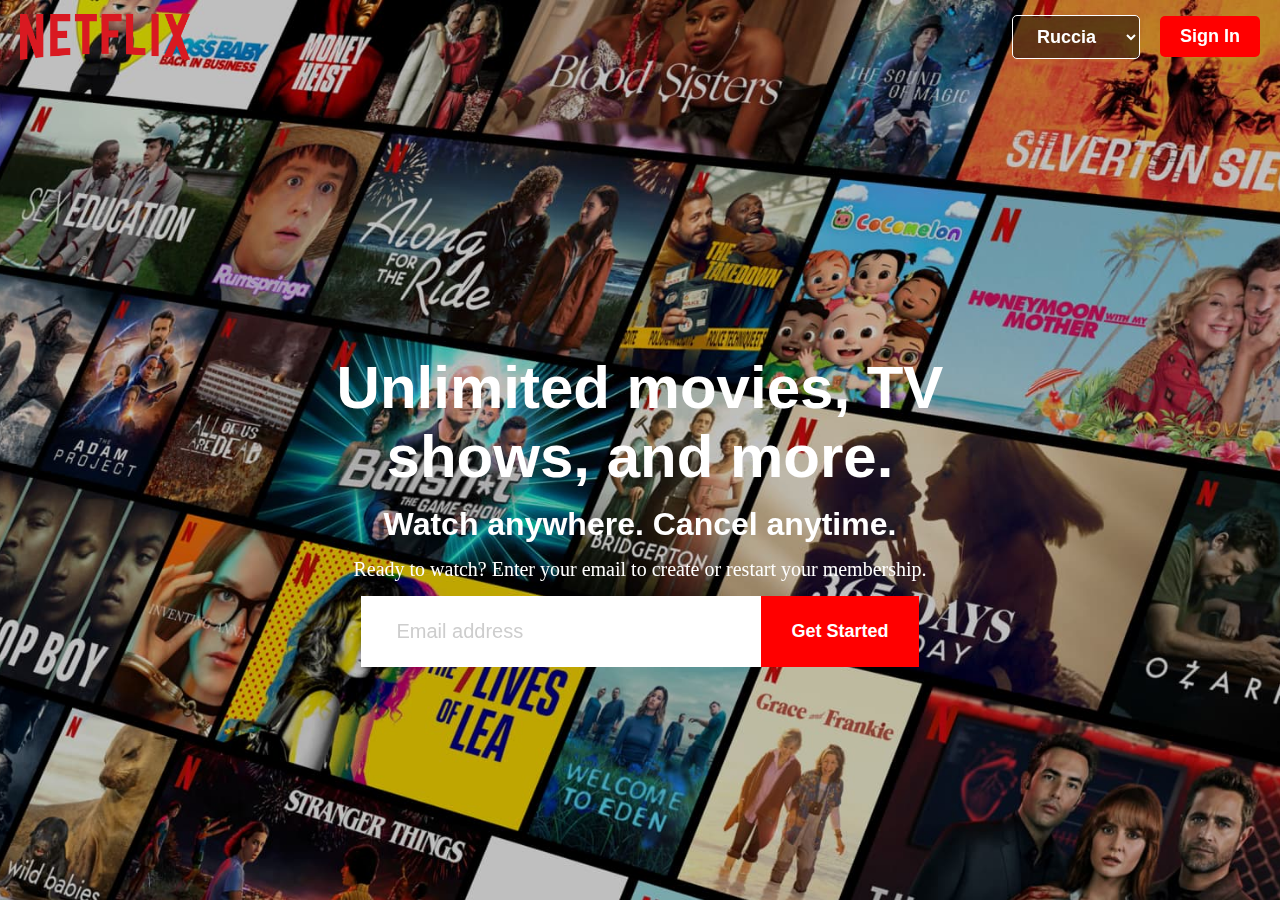
==== index.html @ cd54ad07 "netflix clone header section finished responsive" ====
<!DOCTYPE html>
<html lang="en">
  <head>
    <meta charset="UTF-8" />
    <meta http-equiv="X-UA-Compatible" content="IE=edge" />
    <meta name="viewport" content="width=device-width, initial-scale=1.0" />
    <link rel="stylesheet" href="./css/main.css" />
    <title>Netflix</title>
  </head>
  <body>
    <header class="header">
      <div class="container">
        <nav class="navbar">
          <a href="/#" class="navbar_link">
            <img src="./images/logo.png" alt="netflix icons mages" />
          </a>
          <ul class="navbar_list">
            <li class="navbar_item">
              <select id="select" class="navbar_select">
                <option value="ru" class="navbar_option">ruccia</option>
                <option value="eng" class="navbar_option">english</option>
                <option value="uz" class="navbar-option">uzbek</option>
              </select>
            </li>
            <li class="navbar_item">
              <button class="btn">Sign In</button>
            </li>
          </ul>
        </nav>
        <div class="header_elements">
            <h1 class="header__title">Unlimited movies, TV<br> shows, and more.</h1>
            <h4 class="header__titles">Watch anywhere. Cancel anytime.</h4>
            <p class="header__desc">Ready to watch? Enter your email to create or restart your membership.</p>
           <form class="form">
            <input class="input" type="text" placeholder="Email address" required>
            <button class="btn form-button">Get started </button>
           </form>
        </div>
      </div>
    </header>
    <!-- main -->
    <main class="main">

    </main>
  </body>
  <script src="./js/spp.js"></script>
</html>
---- css/main.css ----
* {
    margin: 0;
    padding: 0;
    box-sizing: border-box;
}

body {
    margin: 0;
    padding: 0;
    display: flex;
    flex-direction: column;
    min-height: 100vh;
    background-color: #000000;
    color: #fff;
}

img {
    display: block;
}

.container {
    max-width: 1400px;
    padding: 0 20px;
    margin: 0 auto;
}

.header {
    margin: 0;
    padding: 14px 0px;

    position: fixed;
    top: 0;
    left: 0;
    width: 100%;
    z-index: 9999;
    background-color: rgba(0, 0, 0, 0.30);
    background-image: url(../images/banner.jpg);
    background-position: center;
    background-repeat: no-repeat;
    background-size: cover;
    min-height: 100vh;
}

.navbar {
    display: flex;
    align-items: center;
    justify-content: space-between;
}

.navbar_link {
    text-decoration: none;
}

.navbar_link>img {
    width: 170px;
    height: 100%;
}

.navbar_list {
    display: flex;
    align-items: center;
    justify-content: space-between;
    list-style: none;
    margin: 0;
    padding: 0;
}

.navbar_item+.navbar_item {
    margin-left: 20px;
}

.navbar_select {
    background-color: rgba(0, 0, 0, 0.50);
    border: 1px solid #fdfdfd;
    padding: 10px 20px;
    margin: 0;
    border-radius: 5px;
    color: #fff;
    font-weight: bold;
    font-size: 18px;
    text-transform: capitalize;
}

.btn {
    margin: 0;
    padding: 10px 20px;
    border: none;
    outline: none;
    border-radius: 5px;
    background-color: red;
    color: #fff;
    font-weight: bold;
    font-size: 18px;
    cursor: pointer;
}

.header_elements {
    margin: 0;
    padding: 0;
    min-height: 100vh;
    display: flex;
    align-items: center;
    justify-content: center;
    flex-direction: column;
    text-align: center;
}

.header__title {
    margin: 0;
    padding: 0;
    font-size: 60px;
    font-family: sans-serif;
}

.header__titles {
    margin: 0;
    padding-top: 15px;
    font-family: sans-serif;
    font-size: 32px;
}

.header__desc {
    margin: 0;
    padding-top: 15px;
    font-size: 20px;
}

.form {
    margin: 0;
    padding-top: 15px;
    display: flex;
    align-items: center;
    justify-content: center;
    flex-wrap: wrap;
}

.input {
    margin: 0;
    padding: 24px 35px;
    width: 400px;
    font-size: 20px;
    color: #040404;
    border: none;
    outline: none;

}

.input::placeholder {
    color: #cdcdcd;
}

.form-button {
    padding: 25px 30px;
    border-radius: 0px 0px;
    text-transform: capitalize;
}

@media screen and (max-width:597px) {
    .navbar_link>img {
        width: 140px;
    }

    .navbar_select {
        padding: 10px 16px;
    }

    .header__title {
        font-size: 40px;
    }

    .header__titles {
        font-size: 28px;
    }

    .header__desc {
        font-size: 18px;
    }

    .input {
        width: 100%;
    }

    .form-button {
        margin-top: 15px;
        width: 50%;
    }

}

@media screen and (max-width:426px) {

    .navbar_link>img {
        width: 120px;
    }

    .navbar_select {
        padding: 5px;
    }

    .btn {
        padding: 8px;
        font-size: 15px;
        font-weight: normal;
    }


    .navbar_item+.navbar_item {
        margin-left: 8px;
    }

    .header__title {
        font-size: 30px;
    }

    .header__titles {
        font-size: 20px;
    }

    .header__desc {
        font-size: 18px;
    }

    .input {
        padding: 15px 35px;
        width: 100%;
    }

    .form-button {
        padding: 18px 25px;
    }

}
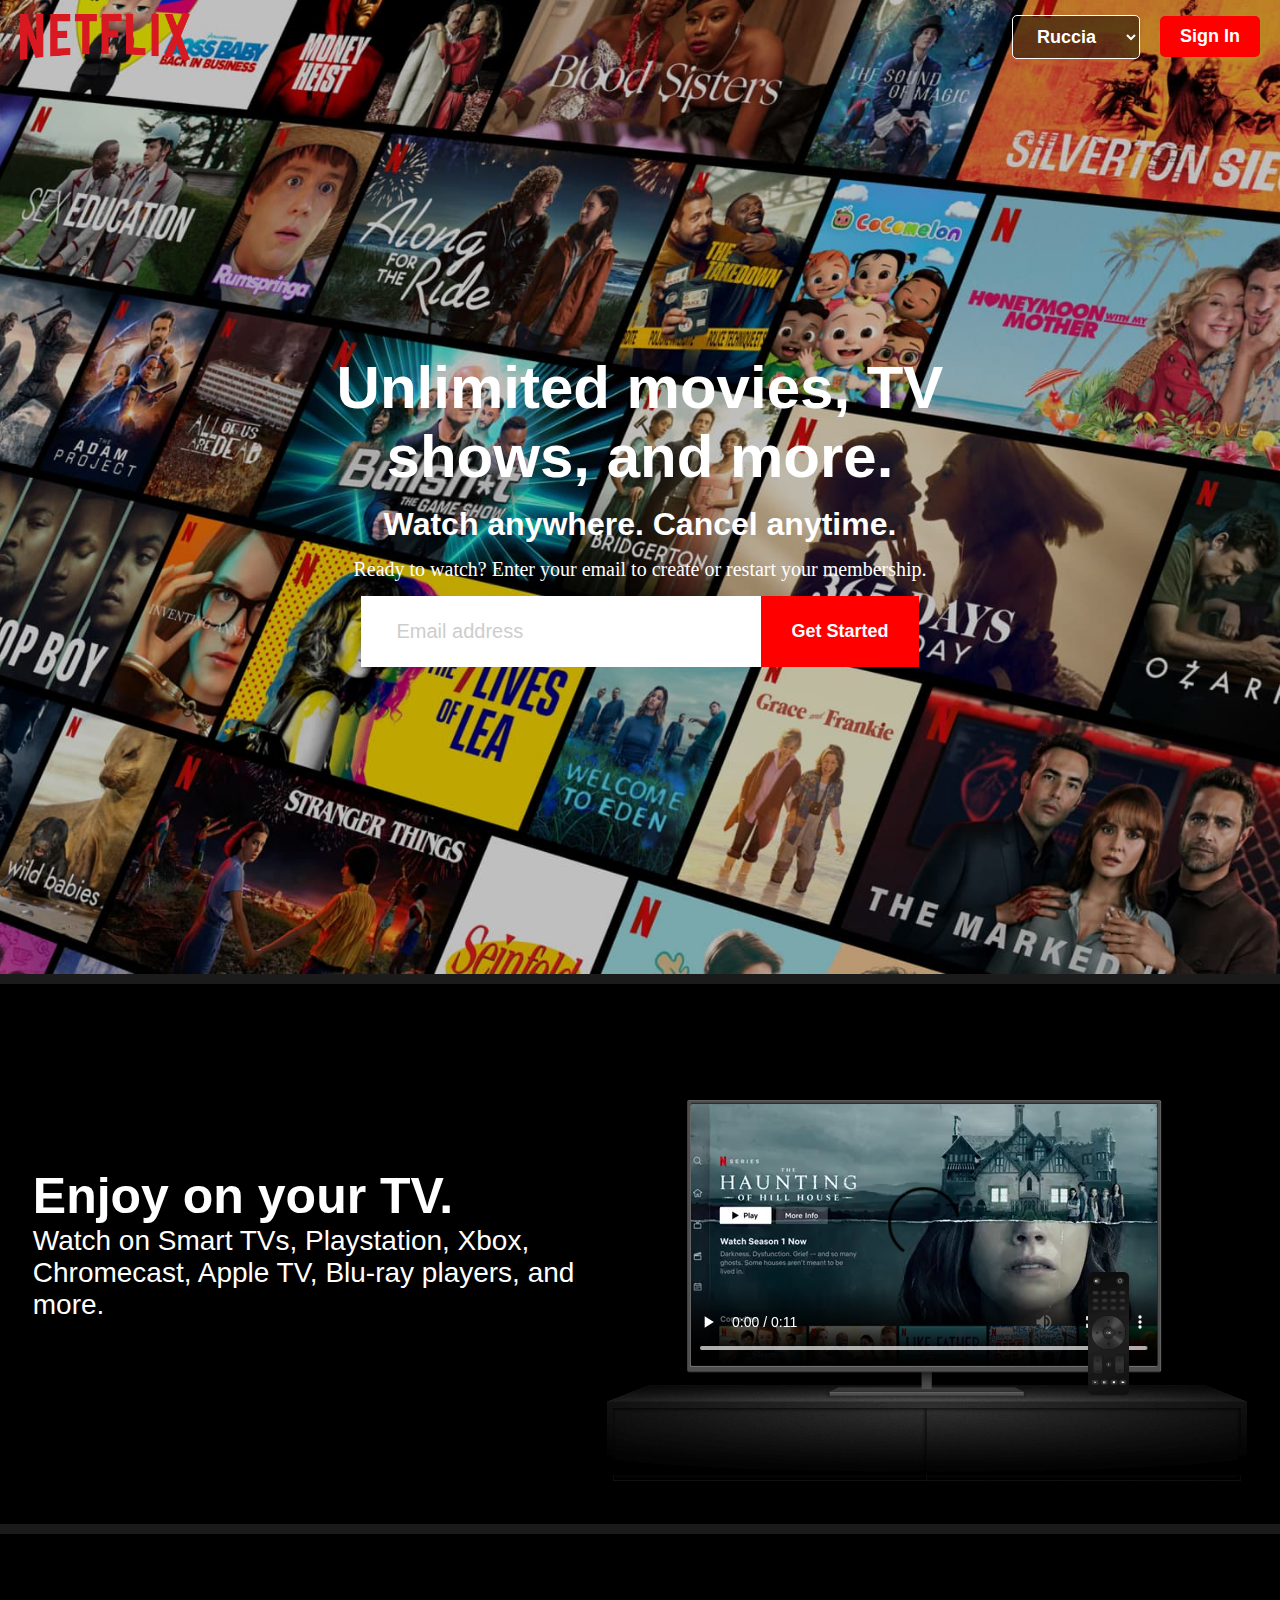
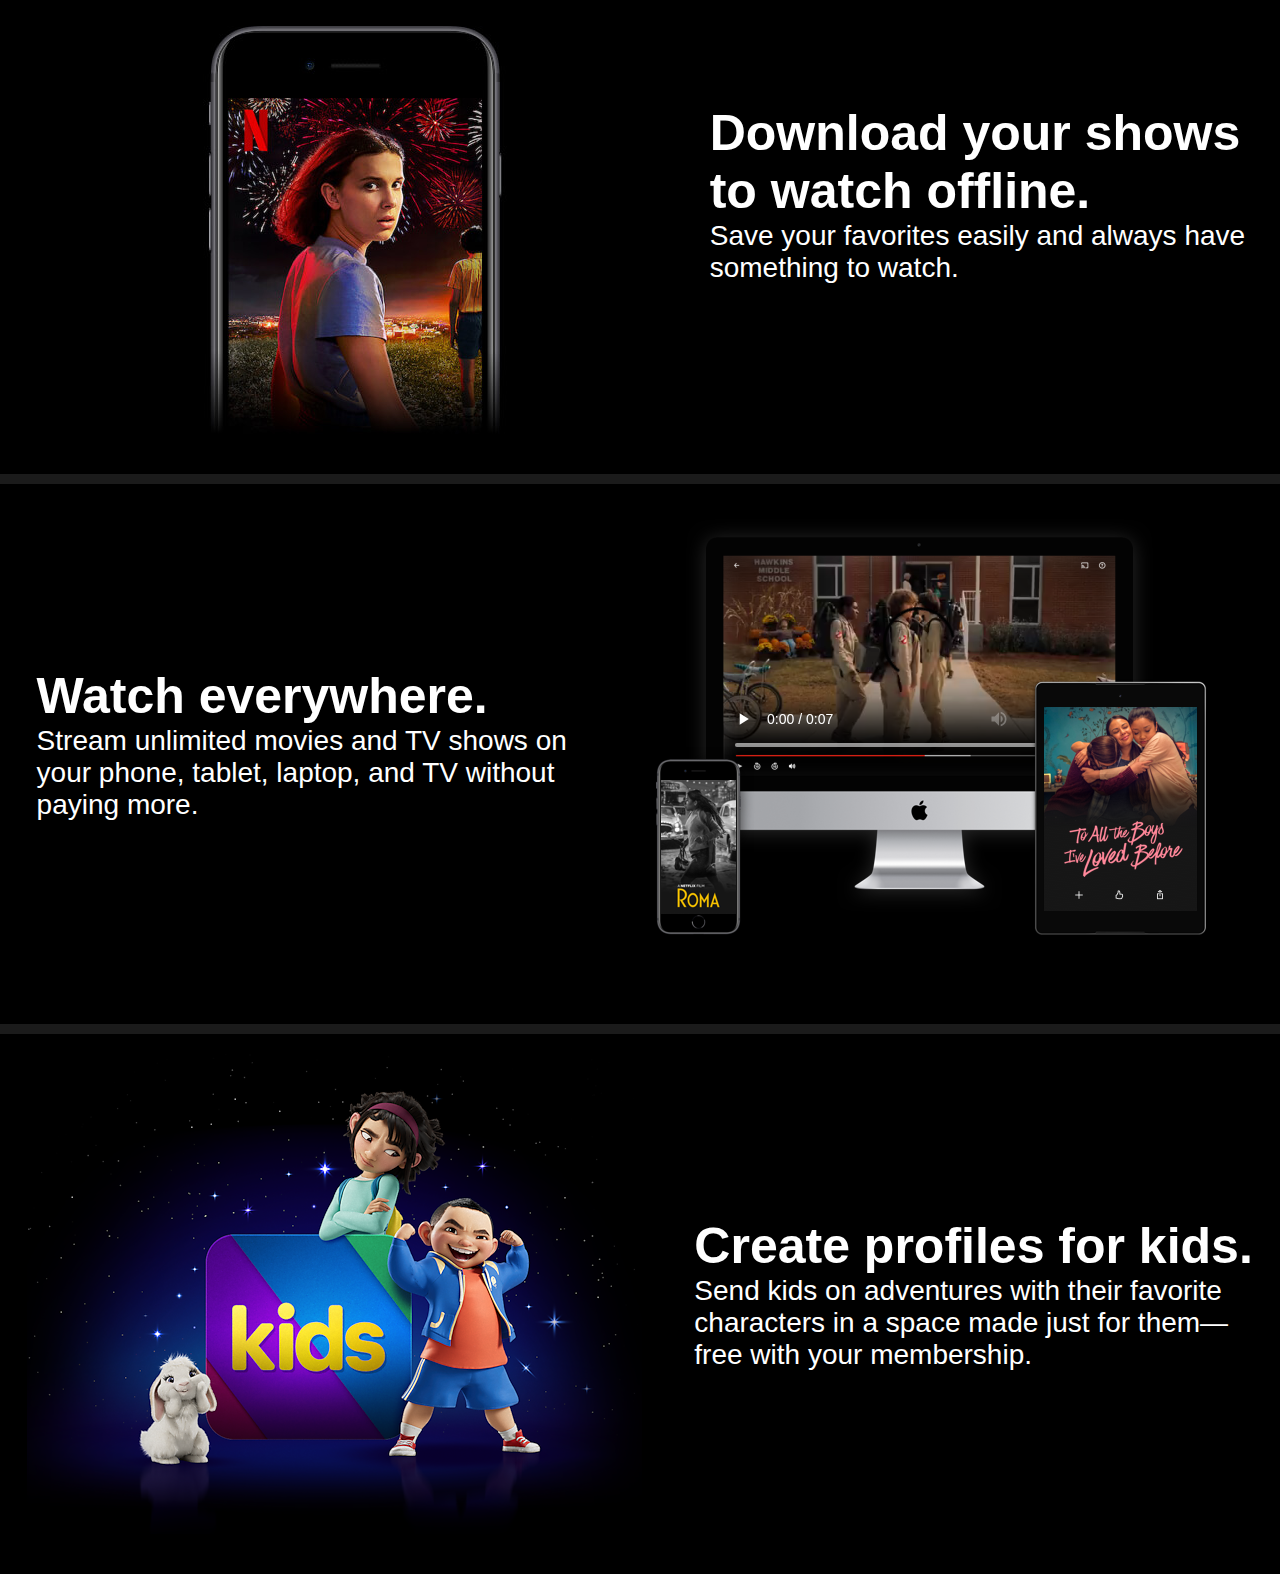
==== commit a556cc35: "netflixsection finished elements and responsive" ====
--- a/index.html
+++ b/index.html
@@ -28,19 +28,118 @@
           </ul>
         </nav>
         <div class="header_elements">
-            <h1 class="header__title">Unlimited movies, TV<br> shows, and more.</h1>
-            <h4 class="header__titles">Watch anywhere. Cancel anytime.</h4>
-            <p class="header__desc">Ready to watch? Enter your email to create or restart your membership.</p>
-           <form class="form">
-            <input class="input" type="text" placeholder="Email address" required>
-            <button class="btn form-button">Get started </button>
-           </form>
+          <h1 class="header__title">
+            Unlimited movies, TV<br />
+            shows, and more.
+          </h1>
+          <h4 class="header__titles">Watch anywhere. Cancel anytime.</h4>
+          <p class="header__desc">
+            Ready to watch? Enter your email to create or restart your
+            membership.
+          </p>
+          <form class="form">
+            <input
+              class="input"
+              type="text"
+              placeholder="Email address"
+              required
+            />
+            <button class="btn form-button">Get started</button>
+          </form>
         </div>
       </div>
     </header>
     <!-- main -->
     <main class="main">
-
+      <section class="netflix_section">
+        <div class="conainer">
+          <div class="netflix_top">
+            <ul class="netflix_list">
+              <li class="netflix_item">
+                <div class="neftlix_item-box">
+                  <h2 class="netflix_item-box_title">Enjoy on your TV.</h2>
+                  <p class="netflix_item-box_desc">
+                    Watch on Smart TVs, Playstation, Xbox,<br />
+                    Chromecast, Apple TV, Blu-ray players, and<br />
+                    more.
+                  </p>
+                </div>
+                <div class="netflix_imagesBox">
+                  <img
+                    src="./images/tv.png"
+                    class="netflix_item-images"
+                    alt="netflix element images"
+                  />
+                  <video
+                    src="./video/video.m4v"
+                    class="netflix_item-video"
+                    controls
+                  ></video>
+                </div>
+              </li>
+              <li class="netflix_item">
+                <div class="netflix_imagesBox">
+                  <img
+                    src="./images/mobile-0819.jpg"
+                    class="netflix_item-images"
+                    alt="netflix element images"
+                  />
+                </div>
+                <div class="neftlix_item-box">
+                  <h2 class="netflix_item-box_title">
+                    Download your shows <br />to watch offline.
+                  </h2>
+                  <p class="netflix_item-box_desc">
+                    Save your favorites easily and always have<br />
+                    something to watch.
+                  </p>
+                </div>
+              </li>
+              <li class="netflix_item">
+                <div class="neftlix_item-box">
+                  <h2 class="netflix_item-box_title">Watch everywhere.</h2>
+                  <p class="netflix_item-box_desc">
+                    Stream unlimited movies and TV shows on <br />your phone,
+                    tablet, laptop, and TV without<br />
+                    paying more.
+                  </p>
+                </div>
+                <div class="netflix_imagesBox">
+                  <img
+                    src="./images/device-pile.png"
+                    class="netflix_item-images netflix_item-imagess"
+                    alt="netflix element images"
+                  />
+                  <video
+                    src="./video/video1.m4v"
+                    class="netflix_item-videos"
+                    controls
+                  ></video>
+                </div>
+              </li>
+              <li class="netflix_item">
+                <div class="netflix_imagesBox">
+                  <img
+                    src="./images/kidsValueProp.png"
+                    class="netflix_item-images"
+                    alt="netflix element images"
+                  />
+                </div>
+                <div class="neftlix_item-box">
+                  <h2 class="netflix_item-box_title">
+                    Create profiles for kids.
+                  </h2>
+                  <p class="netflix_item-box_desc">
+                    Send kids on adventures with their favorite<br />
+                    characters in a space made just for them—<br />free with
+                    your membership.
+                  </p>
+                </div>
+              </li>
+            </ul>
+          </div>
+        </div>
+      </section>
     </main>
   </body>
   <script src="./js/spp.js"></script>
--- a/css/main.css
+++ b/css/main.css
@@ -27,13 +27,7 @@
 .header {
     margin: 0;
     padding: 14px 0px;
-
-    position: fixed;
-    top: 0;
-    left: 0;
-    width: 100%;
-    z-index: 9999;
-    background-color: rgba(0, 0, 0, 0.30);
+    background-color: rgba(0, 0, 0, 0.3);
     background-image: url(../images/banner.jpg);
     background-position: center;
     background-repeat: no-repeat;
@@ -70,7 +64,7 @@
 }
 
 .navbar_select {
-    background-color: rgba(0, 0, 0, 0.50);
+    background-color: rgba(0, 0, 0, 0.5);
     border: 1px solid #fdfdfd;
     padding: 10px 20px;
     margin: 0;
@@ -142,7 +136,6 @@
     color: #040404;
     border: none;
     outline: none;
-
 }
 
 .input::placeholder {
@@ -155,7 +148,7 @@
     text-transform: capitalize;
 }
 
-@media screen and (max-width:597px) {
+@media screen and (max-width: 597px) {
     .navbar_link>img {
         width: 140px;
     }
@@ -184,11 +177,9 @@
         margin-top: 15px;
         width: 50%;
     }
-
-}
-
-@media screen and (max-width:426px) {
-
+}
+
+@media screen and (max-width: 426px) {
     .navbar_link>img {
         width: 120px;
     }
@@ -203,7 +194,6 @@
         font-weight: normal;
     }
 
-
     .navbar_item+.navbar_item {
         margin-left: 8px;
     }
@@ -228,5 +218,154 @@
     .form-button {
         padding: 18px 25px;
     }
+}
+
+/* MAIN */
+.netflix_section {
+    margin: 0;
+    padding: 0;
+}
+
+.netflix_list {
+    list-style: none;
+    margin: 0;
+    padding: 0;
+    display: flex;
+    flex-direction: column;
+}
+
+.netflix_item {
+    border-top: 10px solid #1b1b1b;
+    display: flex;
+    align-items: center;
+    justify-content: space-evenly;
+    flex-wrap: wrap;
+    padding: 20px 0px;
+    margin-bottom: 20px;
+}
+
+.neftlix_item-box {
+    margin: 0;
+    padding: 0;
+}
+
+.netflix_item-box_title {
+    font-size: 50px;
+    font-family: sans-serif;
+}
+
+.netflix_item-box_desc {
+    font-size: 28px;
+    font-family: sans-serif;
+}
+
+.netflix_imagesBox {
+    position: relative;
+}
+
+.netflix_item-images {
+    z-index: 100;
+    position: sticky;
+}
+
+.netflix_item-video {
+    position: absolute;
+    top: 20%;
+    left: 12%;
+    background-repeat: no-repeat;
+}
+
+.netflix_item-videos {
+    position: absolute;
+    top: 8%;
+    left: 18%;
+    width: 400px;
+    background-repeat: no-repeat;
+}
+
+@media screen and (max-width:1182px) {
+    .netflix_item-box_title {
+        text-align: center;
+    }
+
+    .netflix_item-box_desc {
+        text-align: center;
+    }
+}
+
+@media screen and (max-width:762px) {
+    .netflix_item-box_title {
+        font-size: 40px;
+        padding-top: 13px;
+    }
+
+    .netflix_item-box_desc {
+        font-size: 20px;
+        padding-top: 13px;
+    }
+
+    .netflix_item-images {
+        width: 100%;
+    }
+}
+
+@media screen and (max-width:631px) {
+    .netflix_item-box_title {
+        font-size: 35px;
+    }
+
+    .netflix_item-box_desc {
+        font-size: 18px;
+    }
+
+    .netflix_item-video {
+        position: absolute;
+        top: 18%;
+        left: 10%;
+    }
+
+    .netflix_item-videos {
+        position: absolute;
+        top: 8%;
+        left: 18%;
+        width: 340px;
+    }
+}
+
+@media screen and (max-width:533px) {
+    .netflix_item-images {
+        width: 380px;
+    }
+
+    .netflix_item-imagess {
+        width: 400px !important;
+    }
+
+    .netflix_item-video {
+        position: absolute;
+        top: 12%;
+        width: 320px;
+    }
+
+    .netflix_item-videos {
+        position: absolute;
+        top: 8%;
+        left: 17%;
+        width: 260px;
+    }
+}
+
+@media screen and (max-width:533px) {
+    .netflix_item-images {
+        width: 370px;
+    }
+
+    .netflix_item-box_title {
+        font-size: 30px;
+    }
+
+    .netflix_item-box_desc {
+        font-size: 15px;
+    }
 
 }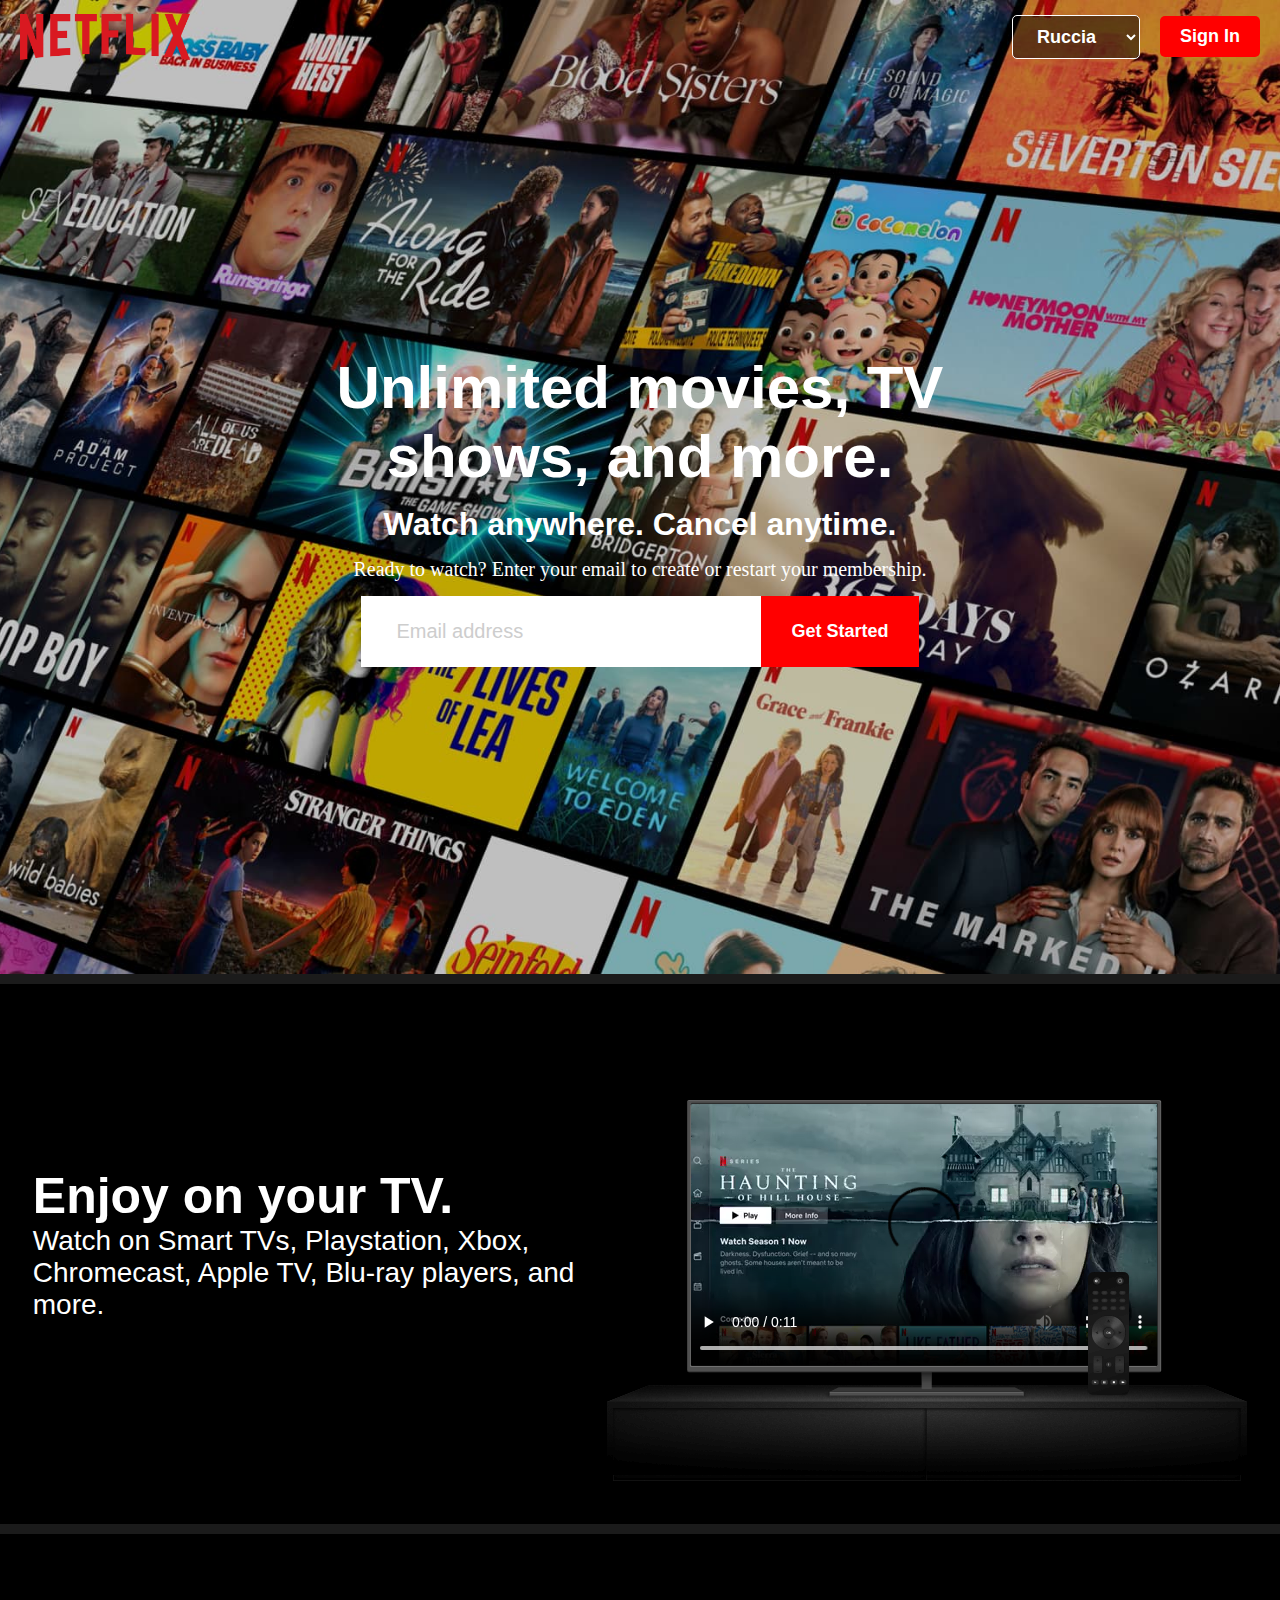
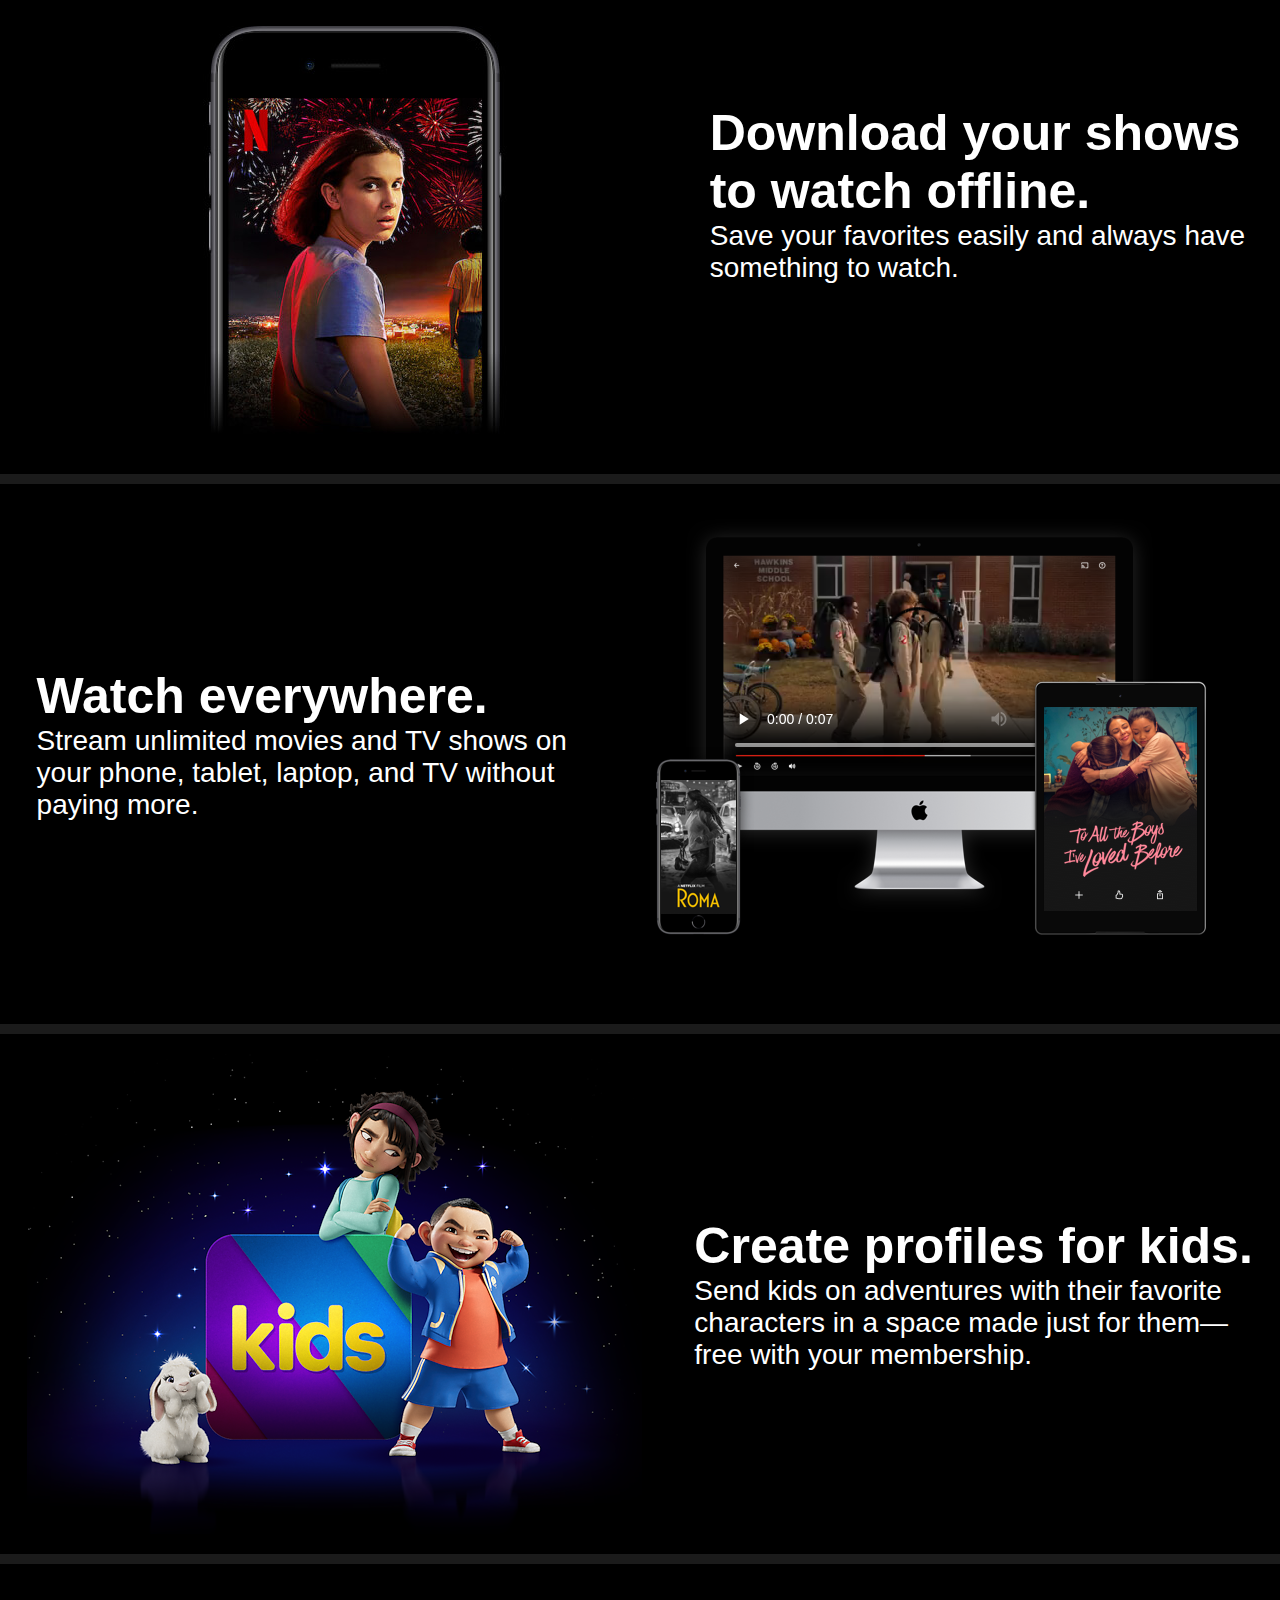
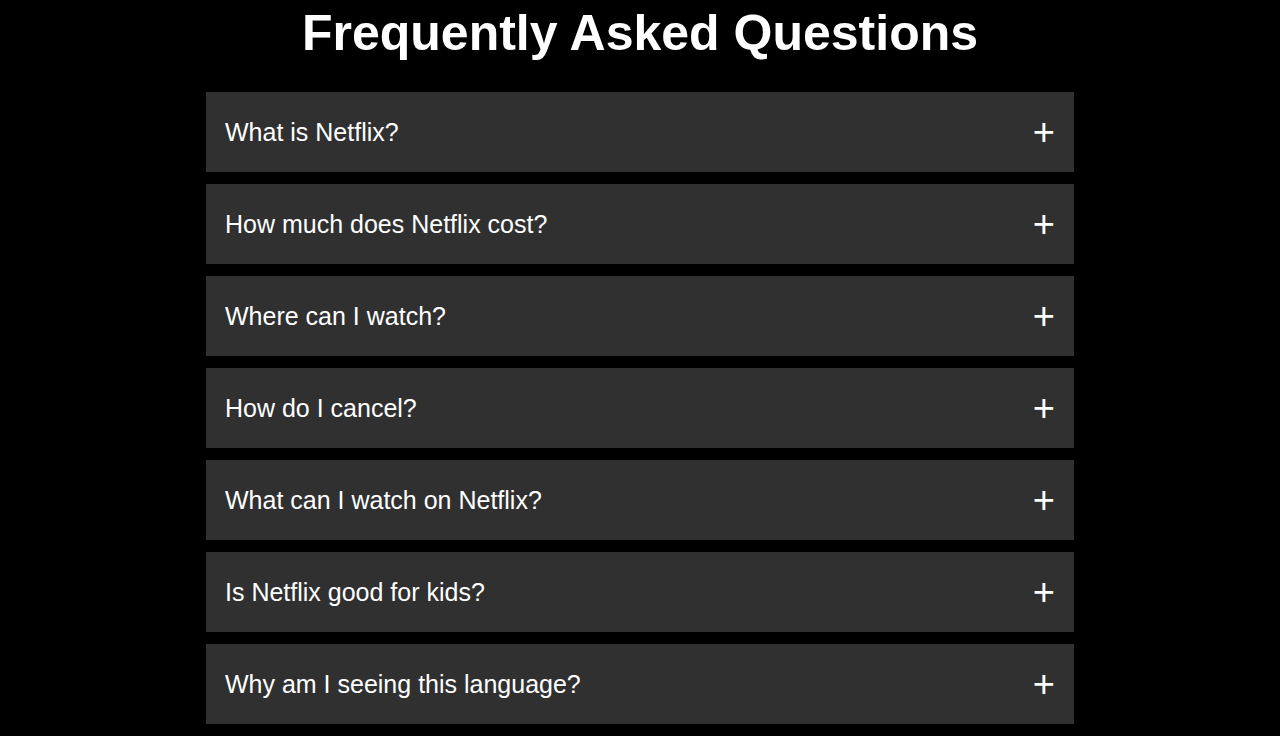
==== commit 84c74d47: "added acardion section finished , responsive" ====
--- a/index.html
+++ b/index.html
@@ -4,6 +4,7 @@
     <meta charset="UTF-8" />
     <meta http-equiv="X-UA-Compatible" content="IE=edge" />
     <meta name="viewport" content="width=device-width, initial-scale=1.0" />
+    <link rel="icon" href="./images/nficon2016.png" />
     <link rel="stylesheet" href="./css/main.css" />
     <title>Netflix</title>
   </head>
@@ -117,7 +118,7 @@
                   ></video>
                 </div>
               </li>
-              <li class="netflix_item">
+              <li class="netflix_item netflix_items">
                 <div class="netflix_imagesBox">
                   <img
                     src="./images/kidsValueProp.png"
@@ -137,6 +138,83 @@
                 </div>
               </li>
             </ul>
+          </div>
+        </div>
+      </section>
+      <section class="netflix_section-acardion">
+        <div class="container">
+
+             <h1 class="acardion-title">Frequently Asked Questions</h1>
+
+
+          <div class="acardion">What is Netflix?</div>
+          <div class="acardion-open">
+            <p>
+              Netflix is a streaming service that offers a wide variety of
+              award-winning TV shows, movies, anime, documentaries, and more on
+              thousands of internet-connected devices.<br /><br />
+
+              You can watch as much as you want, whenever you want without a
+              single commercial – all for one low monthly price. There's always
+              something new to discover and new TV shows and movies are added
+              every week!
+            </p>
+          </div>
+          <div class="acardion">How much does Netflix cost?</div>
+          <div class="acardion-open">
+            <p>
+              Watch Netflix on your smartphone, tablet, Smart TV, laptop, or
+              streaming device, all for one fixed monthly fee. Plans range from
+              EUR7.99 to EUR11.99 a month. No extra costs, no contracts.
+            </p>
+          </div>
+          <div class="acardion">Where can I watch?</div>
+          <div class="acardion-open">
+            <p>
+              Watch anywhere, anytime. Sign in with your Netflix account to
+              watch instantly on the web at netflix.com from your personal
+              computer or on any internet-connected device that offers the
+              Netflix app, including smart TVs, smartphones, tablets, streaming
+              media players and game consoles.<br /><br />
+
+              You can also download your favorite shows with the iOS, Android,
+              or Windows 10 app. Use downloads to watch while you're on the go
+              and without an internet connection. Take Netflix with you
+              anywhere.
+            </p>
+          </div>
+          <div class="acardion">How do I cancel?</div>
+          <div class="acardion-open">
+            <p>
+              Netflix is flexible. There are no pesky contracts and no
+              commitments. You can easily cancel your account online in two
+              clicks. There are no cancellation fees – start or stop your
+              account anytime.
+            </p>
+          </div>
+          <div class="acardion">What can I watch on Netflix?</div>
+          <div class="acardion-open">
+            <p>
+              Netflix has an extensive library of feature films, documentaries,
+              TV shows, anime, award-winning Netflix originals, and more. Watch
+              as much as you want, anytime you want.
+            </p>
+          </div>
+          <div class="acardion">Is Netflix good for kids?</div>
+          <div class="acardion-open">
+            <p>
+              The Netflix Kids experience is included in your membership to give
+              parents control while kids enjoy family-friendly TV shows and
+              movies in their own space.<br /><br />
+
+              Kids profiles come with PIN-protected parental controls that let
+              you restrict the maturity rating of content kids can watch and
+              block specific titles you don’t want kids to see.
+            </p>
+          </div>
+          <div class="acardion">Why am I seeing this language?</div>
+          <div class="acardion-open">
+            <p>Your browser preferences determine the language shown here.</p>
           </div>
         </div>
       </section>
--- a/css/main.css
+++ b/css/main.css
@@ -244,6 +244,10 @@
     margin-bottom: 20px;
 }
 
+.netflix_items {
+    border-bottom: 10px solid #1b1b1b;
+}
+
 .neftlix_item-box {
     margin: 0;
     padding: 0;
@@ -368,4 +372,90 @@
         font-size: 15px;
     }
 
+}
+
+.netflix_section-acardion {
+    margin: 0;
+    padding-top: 20px;
+}
+
+.netflix_section-acardion .container {
+    display: flex;
+    align-items: center;
+    justify-content: center;
+    flex-direction: column;
+}
+
+.acardion-title {
+    font-size: 50px;
+    font-family: sans-serif;
+    margin: 0;
+    padding-bottom: 30px;
+    text-align: center;
+}
+
+.acardion {
+    margin-bottom: 12px;
+    padding: 20px 19px;
+    background-color: #303030;
+    color: #fff;
+    max-height: 80px;
+    overflow-y: hidden;
+    cursor: pointer;
+    width: 70%;
+    font-size: 25px;
+    line-height: 40px;
+    font-family: sans-serif;
+}
+
+.acardion::after {
+    content: '\002b';
+    float: right;
+    font-size: 38px;
+}
+
+.active::after {
+    content: '\00D7';
+}
+
+.acardion-open {
+    width: 70%;
+    overflow-y: hidden;
+    max-height: 0px;
+    margin: 0 auto;
+    background-color: #303030;
+    transition: 0.4s ease;
+}
+
+.acardion-open p {
+    padding: 15px;
+    color: #fff;
+    font-size: 23px;
+    font-family: sans-serif;
+}
+
+@media screen and (max-width:710px) {
+    .acardion-title {
+        font-size: 40px;
+    }
+
+    .acardion {
+        width: 100%;
+        font-size: 20px;
+        line-height: 30px;
+    }
+
+    .acardion-open {
+        width: 100%;
+    }
+}
+
+@media screen and (max-width:426px) {
+    .acardion-title {
+        font-size: 35px;
+    }
+
+    .acardion-open p {
+        font-size: 18px;
+    }
 }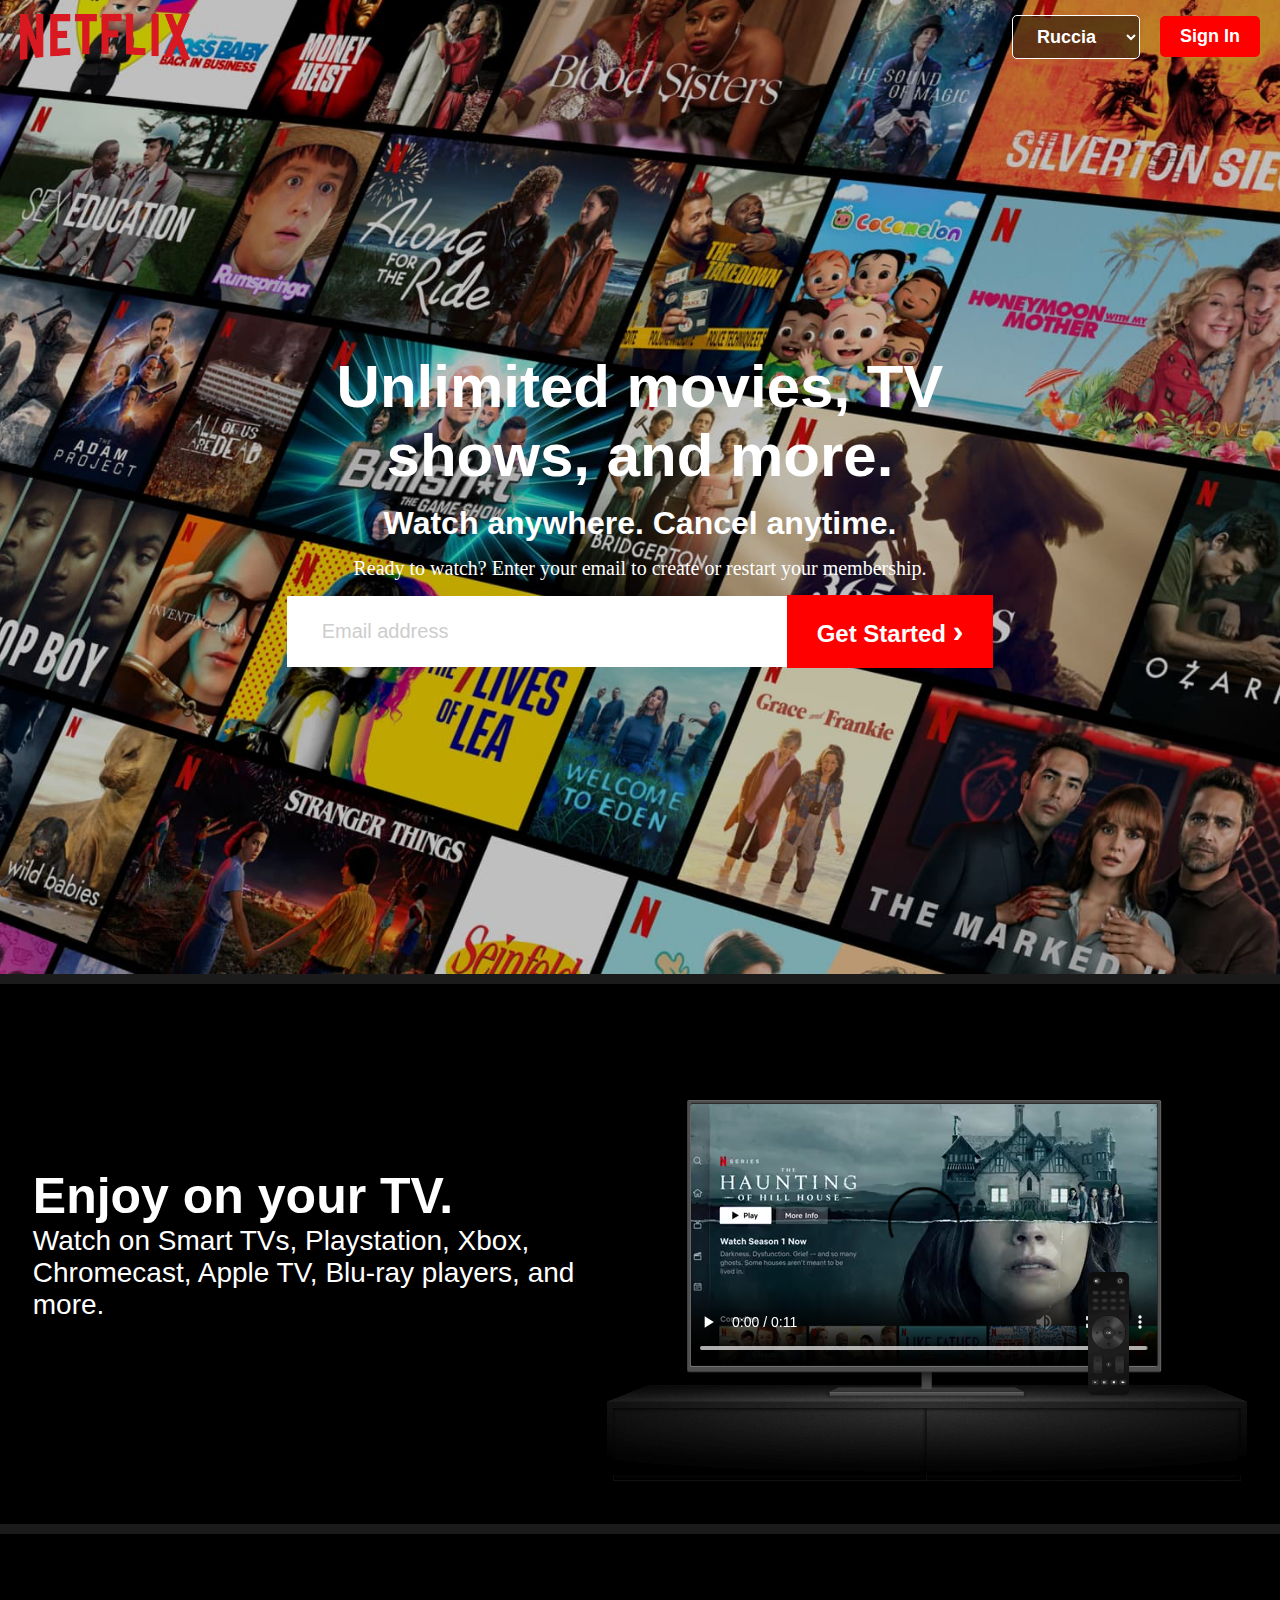
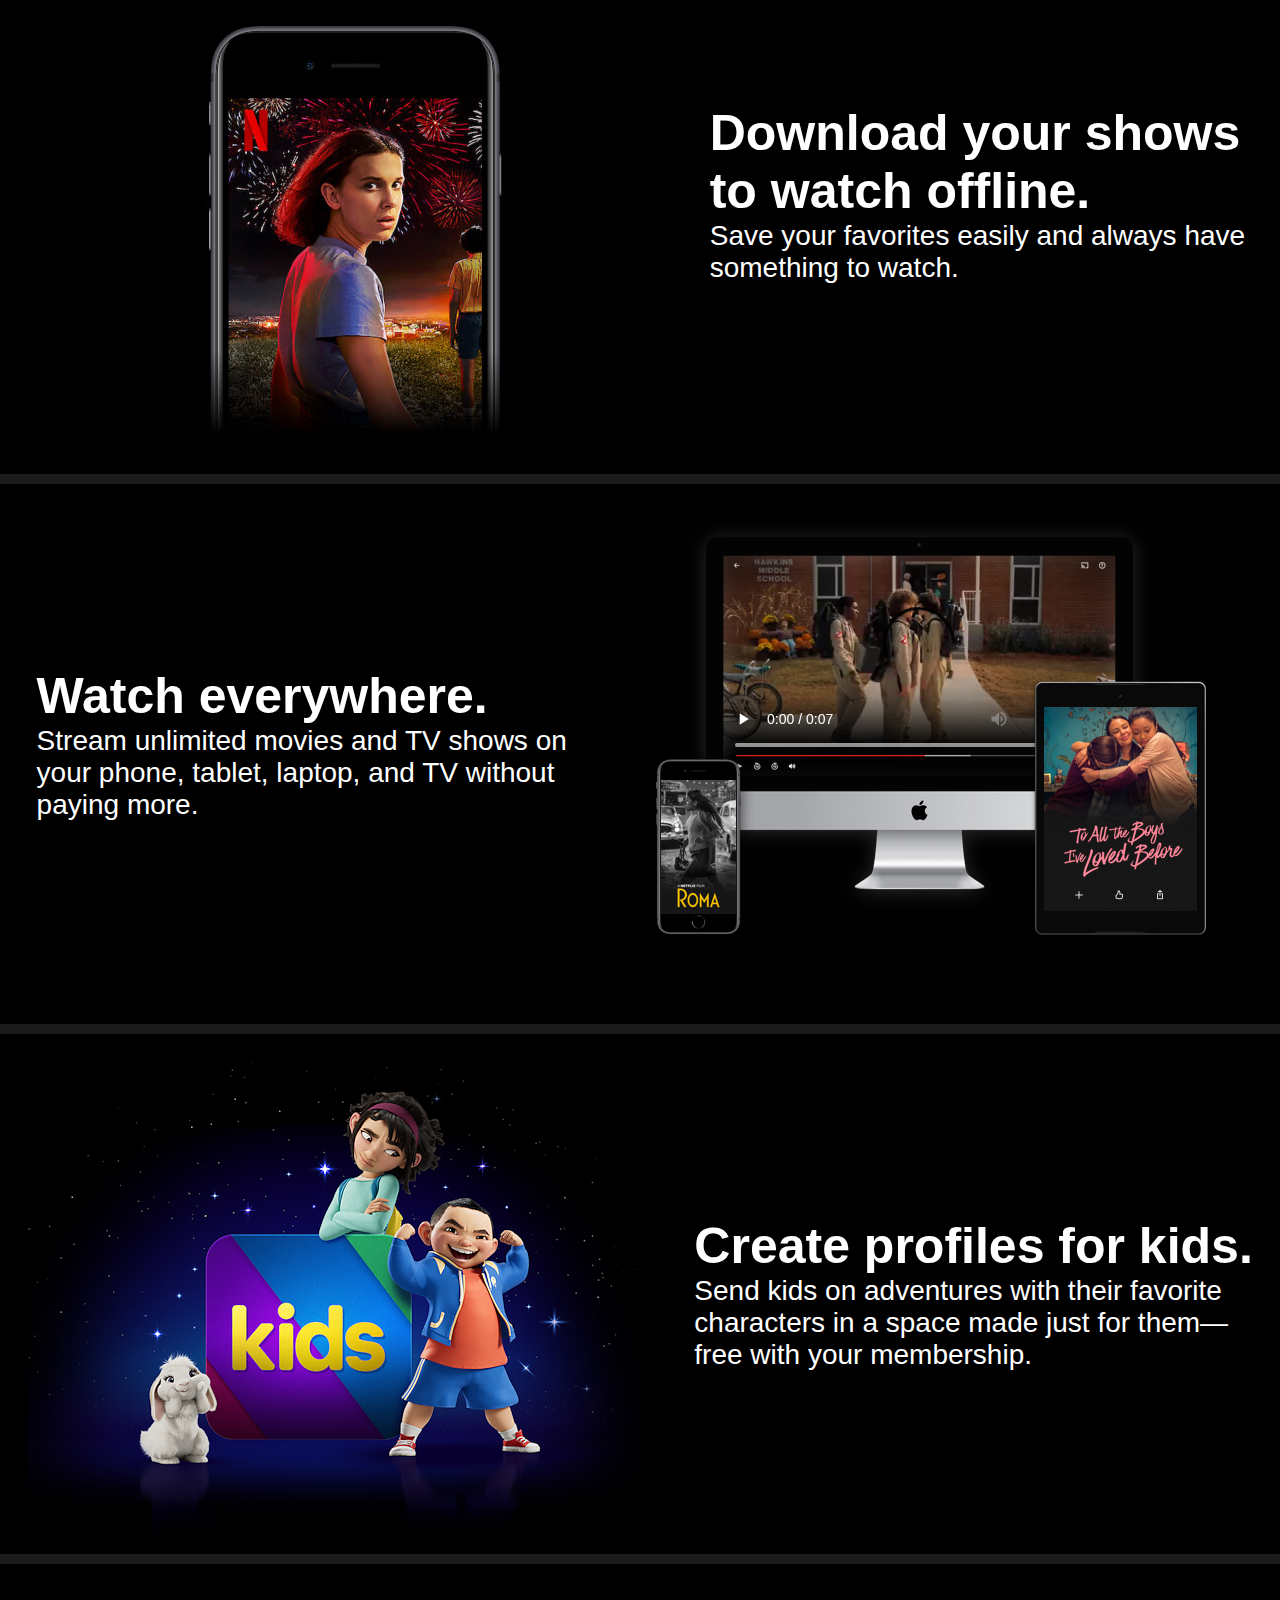
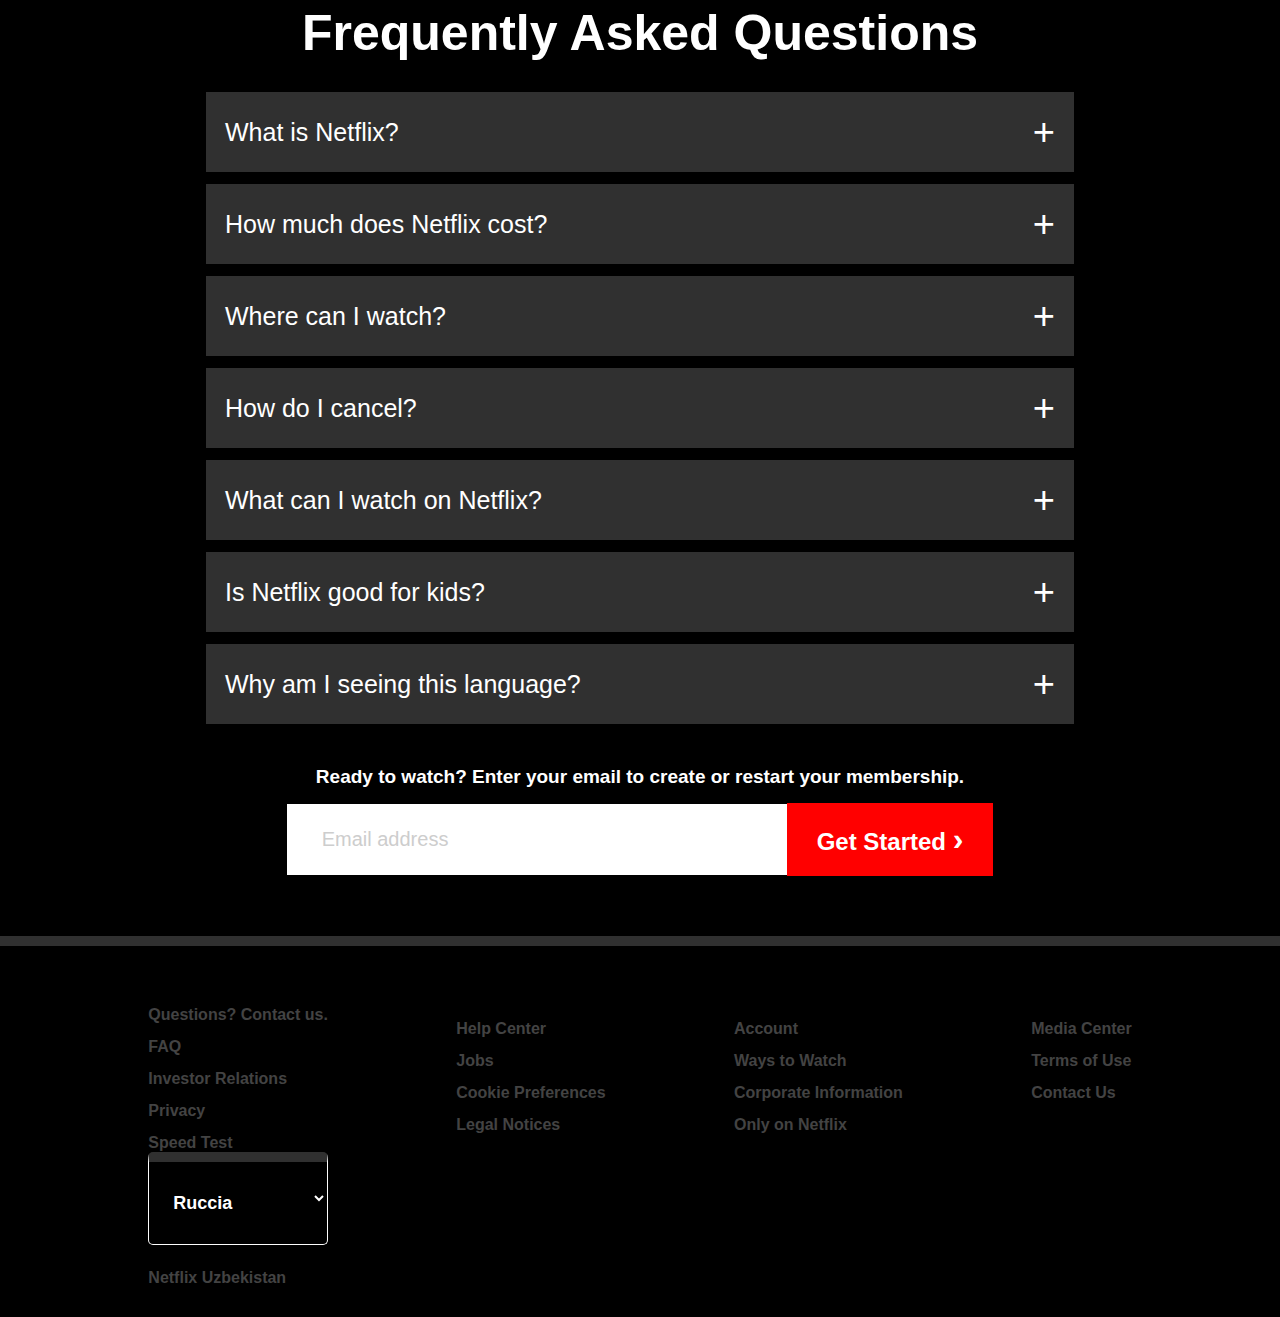
==== commit 005ee350: "login / sign in pages added and finished . responsive" ====
--- a/index.html
+++ b/index.html
@@ -4,221 +4,13 @@
     <meta charset="UTF-8" />
     <meta http-equiv="X-UA-Compatible" content="IE=edge" />
     <meta name="viewport" content="width=device-width, initial-scale=1.0" />
-    <link rel="icon" href="./images/nficon2016.png" />
-    <link rel="stylesheet" href="./css/main.css" />
-    <title>Netflix</title>
+    <title></title>
   </head>
   <body>
-    <header class="header">
-      <div class="container">
-        <nav class="navbar">
-          <a href="/#" class="navbar_link">
-            <img src="./images/logo.png" alt="netflix icons mages" />
-          </a>
-          <ul class="navbar_list">
-            <li class="navbar_item">
-              <select id="select" class="navbar_select">
-                <option value="ru" class="navbar_option">ruccia</option>
-                <option value="eng" class="navbar_option">english</option>
-                <option value="uz" class="navbar-option">uzbek</option>
-              </select>
-            </li>
-            <li class="navbar_item">
-              <button class="btn">Sign In</button>
-            </li>
-          </ul>
-        </nav>
-        <div class="header_elements">
-          <h1 class="header__title">
-            Unlimited movies, TV<br />
-            shows, and more.
-          </h1>
-          <h4 class="header__titles">Watch anywhere. Cancel anytime.</h4>
-          <p class="header__desc">
-            Ready to watch? Enter your email to create or restart your
-            membership.
-          </p>
-          <form class="form">
-            <input
-              class="input"
-              type="text"
-              placeholder="Email address"
-              required
-            />
-            <button class="btn form-button">Get started</button>
-          </form>
-        </div>
-      </div>
-    </header>
-    <!-- main -->
-    <main class="main">
-      <section class="netflix_section">
-        <div class="conainer">
-          <div class="netflix_top">
-            <ul class="netflix_list">
-              <li class="netflix_item">
-                <div class="neftlix_item-box">
-                  <h2 class="netflix_item-box_title">Enjoy on your TV.</h2>
-                  <p class="netflix_item-box_desc">
-                    Watch on Smart TVs, Playstation, Xbox,<br />
-                    Chromecast, Apple TV, Blu-ray players, and<br />
-                    more.
-                  </p>
-                </div>
-                <div class="netflix_imagesBox">
-                  <img
-                    src="./images/tv.png"
-                    class="netflix_item-images"
-                    alt="netflix element images"
-                  />
-                  <video
-                    src="./video/video.m4v"
-                    class="netflix_item-video"
-                    controls
-                  ></video>
-                </div>
-              </li>
-              <li class="netflix_item">
-                <div class="netflix_imagesBox">
-                  <img
-                    src="./images/mobile-0819.jpg"
-                    class="netflix_item-images"
-                    alt="netflix element images"
-                  />
-                </div>
-                <div class="neftlix_item-box">
-                  <h2 class="netflix_item-box_title">
-                    Download your shows <br />to watch offline.
-                  </h2>
-                  <p class="netflix_item-box_desc">
-                    Save your favorites easily and always have<br />
-                    something to watch.
-                  </p>
-                </div>
-              </li>
-              <li class="netflix_item">
-                <div class="neftlix_item-box">
-                  <h2 class="netflix_item-box_title">Watch everywhere.</h2>
-                  <p class="netflix_item-box_desc">
-                    Stream unlimited movies and TV shows on <br />your phone,
-                    tablet, laptop, and TV without<br />
-                    paying more.
-                  </p>
-                </div>
-                <div class="netflix_imagesBox">
-                  <img
-                    src="./images/device-pile.png"
-                    class="netflix_item-images netflix_item-imagess"
-                    alt="netflix element images"
-                  />
-                  <video
-                    src="./video/video1.m4v"
-                    class="netflix_item-videos"
-                    controls
-                  ></video>
-                </div>
-              </li>
-              <li class="netflix_item netflix_items">
-                <div class="netflix_imagesBox">
-                  <img
-                    src="./images/kidsValueProp.png"
-                    class="netflix_item-images"
-                    alt="netflix element images"
-                  />
-                </div>
-                <div class="neftlix_item-box">
-                  <h2 class="netflix_item-box_title">
-                    Create profiles for kids.
-                  </h2>
-                  <p class="netflix_item-box_desc">
-                    Send kids on adventures with their favorite<br />
-                    characters in a space made just for them—<br />free with
-                    your membership.
-                  </p>
-                </div>
-              </li>
-            </ul>
-          </div>
-        </div>
-      </section>
-      <section class="netflix_section-acardion">
-        <div class="container">
+    <h1>Home Page</h1>
 
-             <h1 class="acardion-title">Frequently Asked Questions</h1>
-
-
-          <div class="acardion">What is Netflix?</div>
-          <div class="acardion-open">
-            <p>
-              Netflix is a streaming service that offers a wide variety of
-              award-winning TV shows, movies, anime, documentaries, and more on
-              thousands of internet-connected devices.<br /><br />
-
-              You can watch as much as you want, whenever you want without a
-              single commercial – all for one low monthly price. There's always
-              something new to discover and new TV shows and movies are added
-              every week!
-            </p>
-          </div>
-          <div class="acardion">How much does Netflix cost?</div>
-          <div class="acardion-open">
-            <p>
-              Watch Netflix on your smartphone, tablet, Smart TV, laptop, or
-              streaming device, all for one fixed monthly fee. Plans range from
-              EUR7.99 to EUR11.99 a month. No extra costs, no contracts.
-            </p>
-          </div>
-          <div class="acardion">Where can I watch?</div>
-          <div class="acardion-open">
-            <p>
-              Watch anywhere, anytime. Sign in with your Netflix account to
-              watch instantly on the web at netflix.com from your personal
-              computer or on any internet-connected device that offers the
-              Netflix app, including smart TVs, smartphones, tablets, streaming
-              media players and game consoles.<br /><br />
-
-              You can also download your favorite shows with the iOS, Android,
-              or Windows 10 app. Use downloads to watch while you're on the go
-              and without an internet connection. Take Netflix with you
-              anywhere.
-            </p>
-          </div>
-          <div class="acardion">How do I cancel?</div>
-          <div class="acardion-open">
-            <p>
-              Netflix is flexible. There are no pesky contracts and no
-              commitments. You can easily cancel your account online in two
-              clicks. There are no cancellation fees – start or stop your
-              account anytime.
-            </p>
-          </div>
-          <div class="acardion">What can I watch on Netflix?</div>
-          <div class="acardion-open">
-            <p>
-              Netflix has an extensive library of feature films, documentaries,
-              TV shows, anime, award-winning Netflix originals, and more. Watch
-              as much as you want, anytime you want.
-            </p>
-          </div>
-          <div class="acardion">Is Netflix good for kids?</div>
-          <div class="acardion-open">
-            <p>
-              The Netflix Kids experience is included in your membership to give
-              parents control while kids enjoy family-friendly TV shows and
-              movies in their own space.<br /><br />
-
-              Kids profiles come with PIN-protected parental controls that let
-              you restrict the maturity rating of content kids can watch and
-              block specific titles you don’t want kids to see.
-            </p>
-          </div>
-          <div class="acardion">Why am I seeing this language?</div>
-          <div class="acardion-open">
-            <p>Your browser preferences determine the language shown here.</p>
-          </div>
-        </div>
-      </section>
-    </main>
+    <button class="logout">Logout</button>
   </body>
-  <script src="./js/spp.js"></script>
+  <script src="./js/login.js"></script>
 </html>
+<!-- eve.holt@reqres.in -->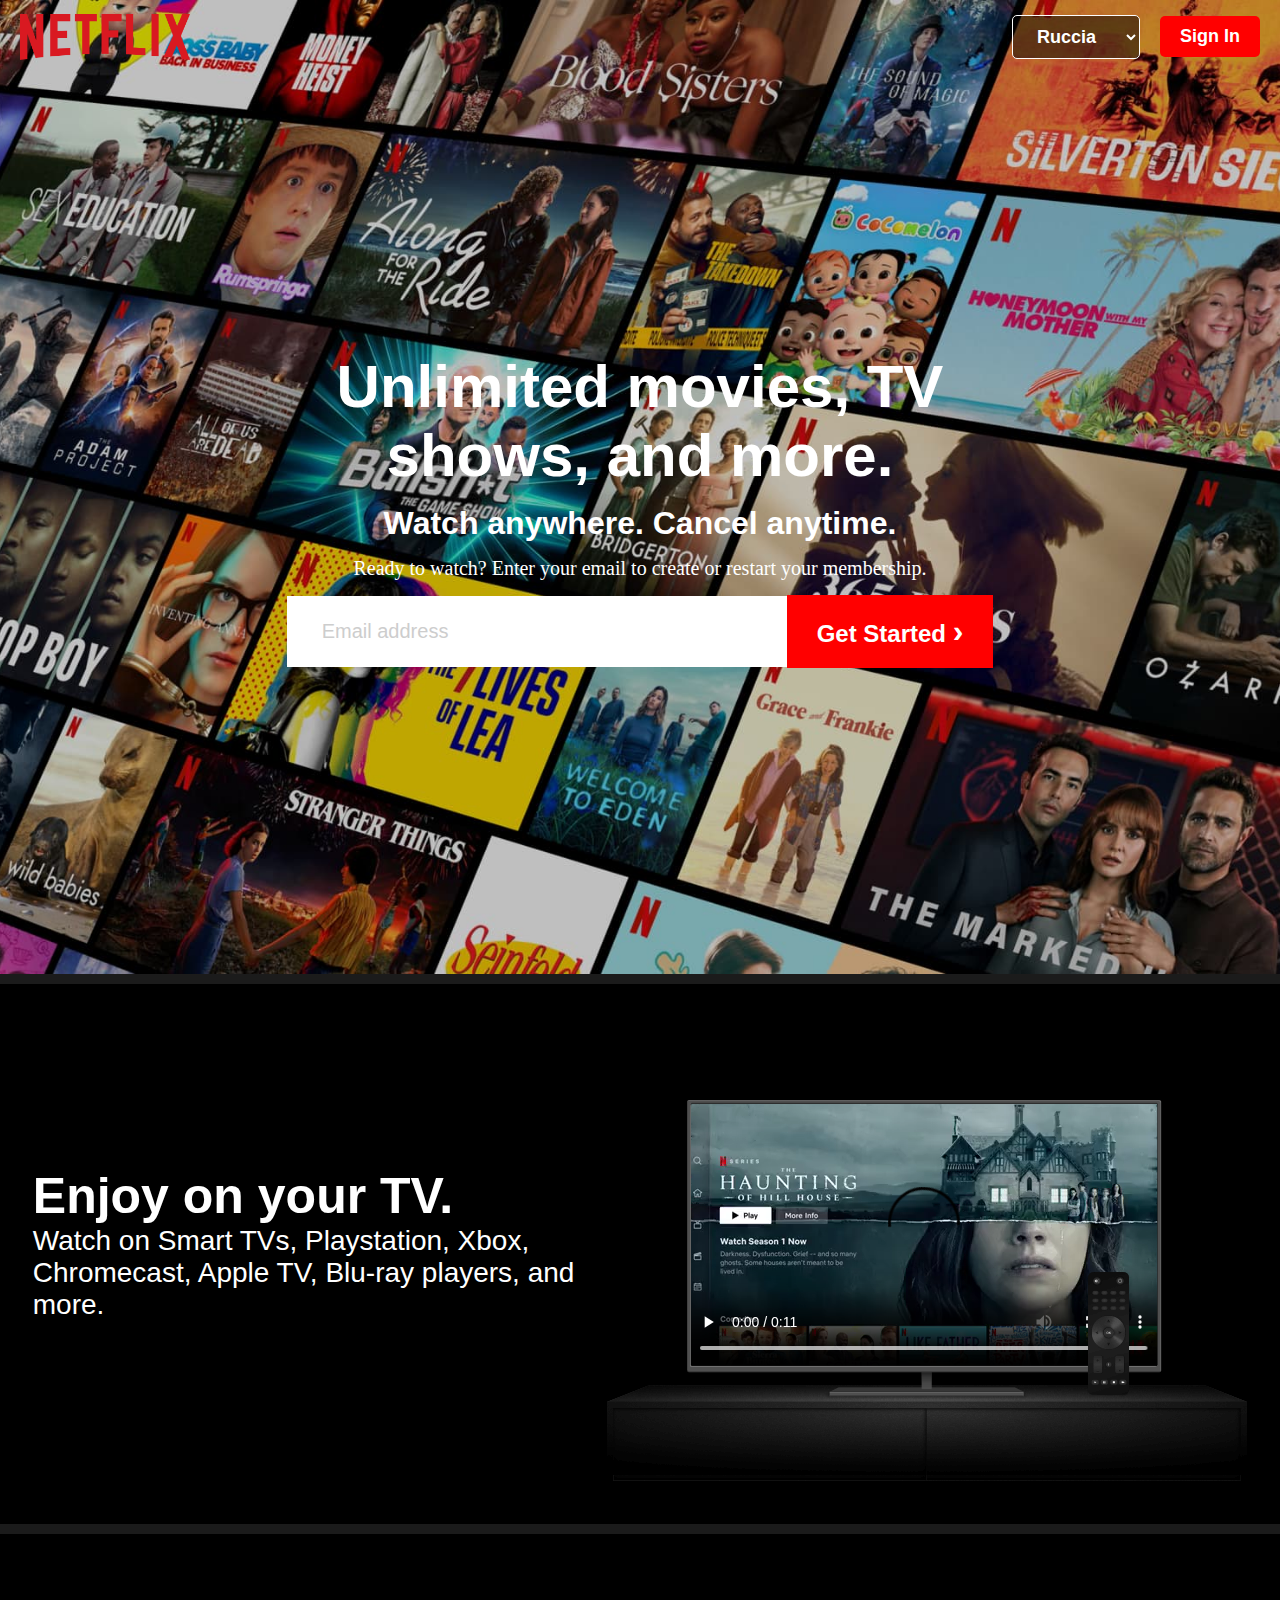
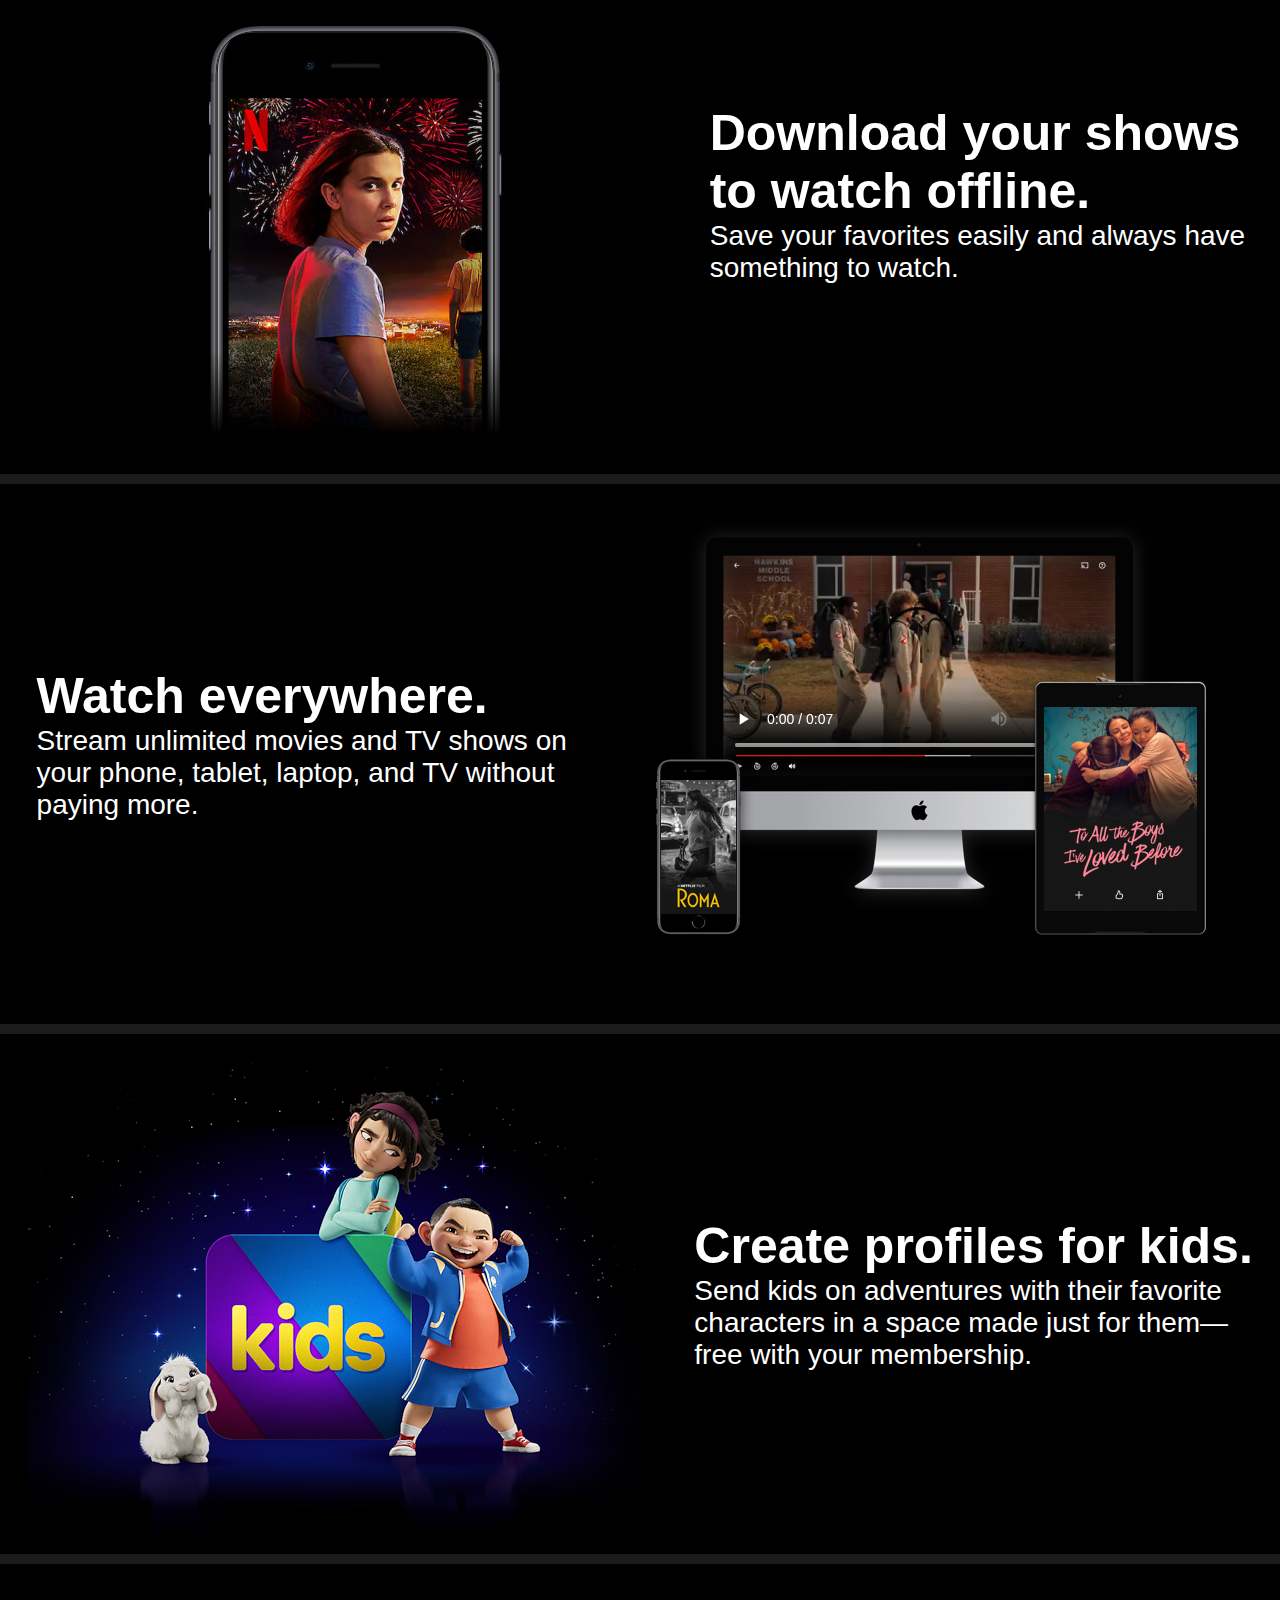
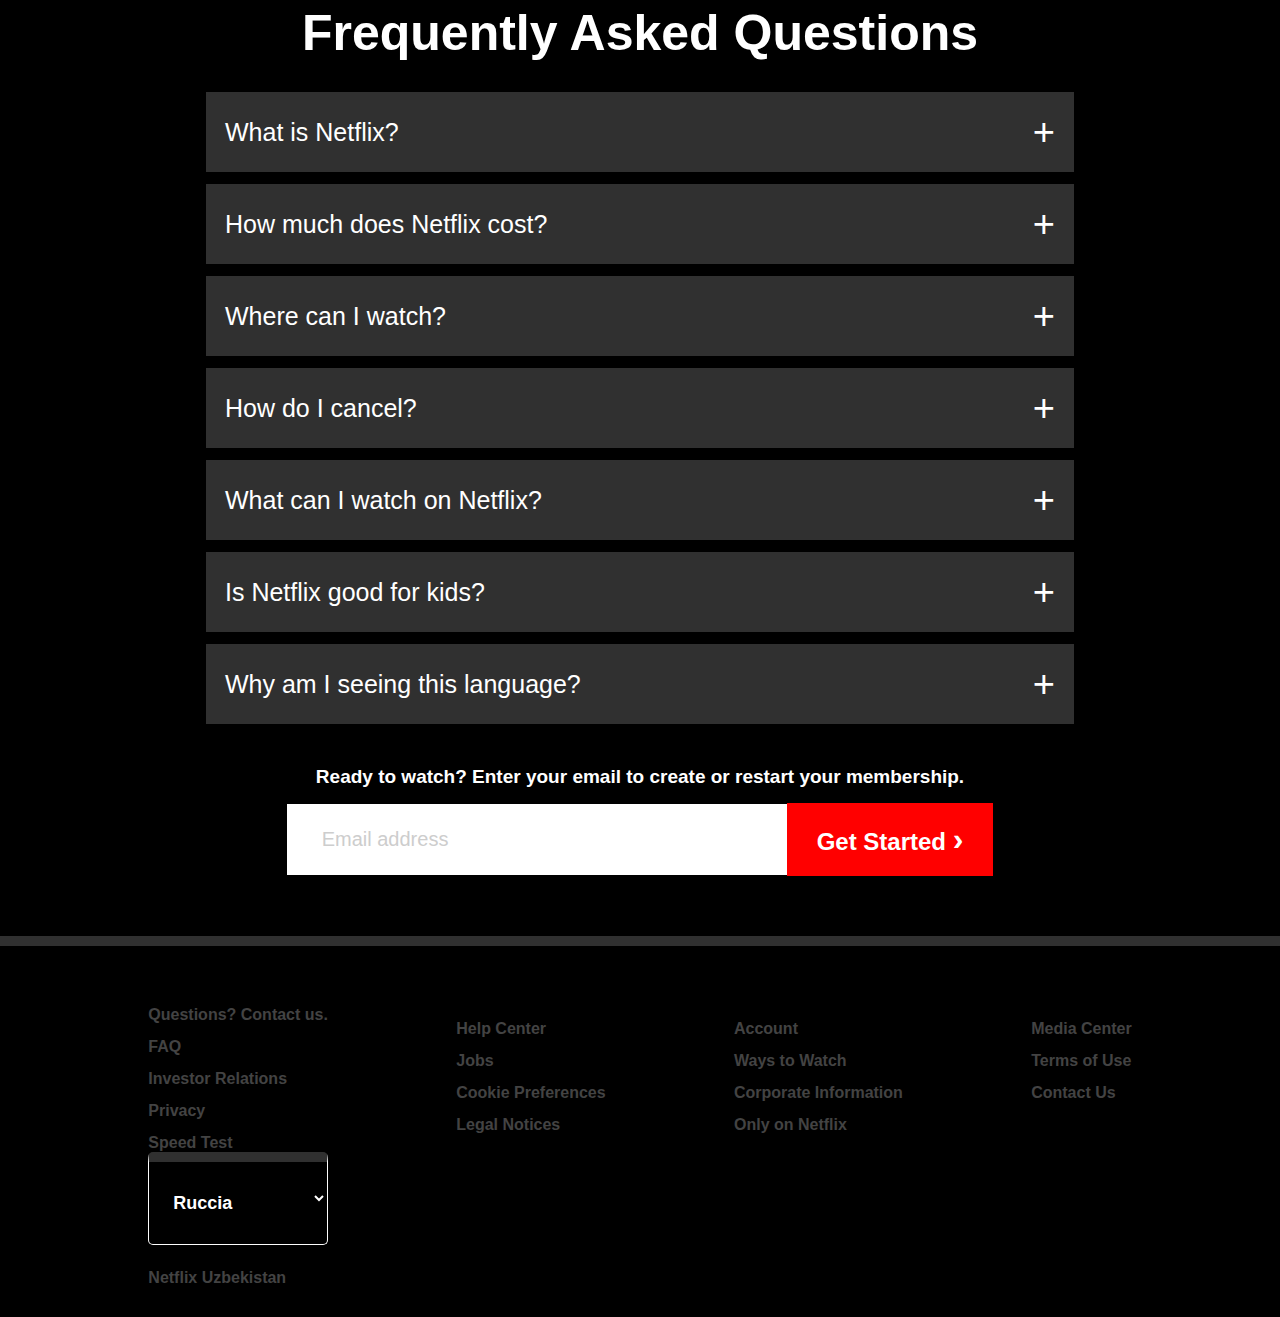
==== commit df83b349: "push" ====
--- a/index.html
+++ b/index.html
@@ -4,13 +4,30 @@
     <meta charset="UTF-8" />
     <meta http-equiv="X-UA-Compatible" content="IE=edge" />
     <meta name="viewport" content="width=device-width, initial-scale=1.0" />
-    <title></title>
+    <link rel="stylesheet" href="./css/index.css" />
+    <title>Netflix</title>
   </head>
   <body>
-    <h1>Home Page</h1>
-
-    <button class="logout">Logout</button>
+    <header class="headers">
+      <div class="container">
+        <nav class="navbars">
+          <a href="/#" class="navbars_link">
+            <img src="./images/logo.png" alt="netflix icons mages" />
+          </a>
+          <ul>
+            <li>
+              <select id="select" class="select">
+                <option value="ru" class="option">ruccia</option>
+                <option value="eng" class="option">english</option>
+                <option value="uz" class="option">uzbek</option>
+              </select>
+            </li>
+            <li><button class="logout">Logout</button></li>
+          </ul>
+        </nav>
+      </div>
+    </header>
   </body>
   <script src="./js/login.js"></script>
 </html>
-<!-- eve.holt@reqres.in -->+<!-- eve.holt@reqres.in -->
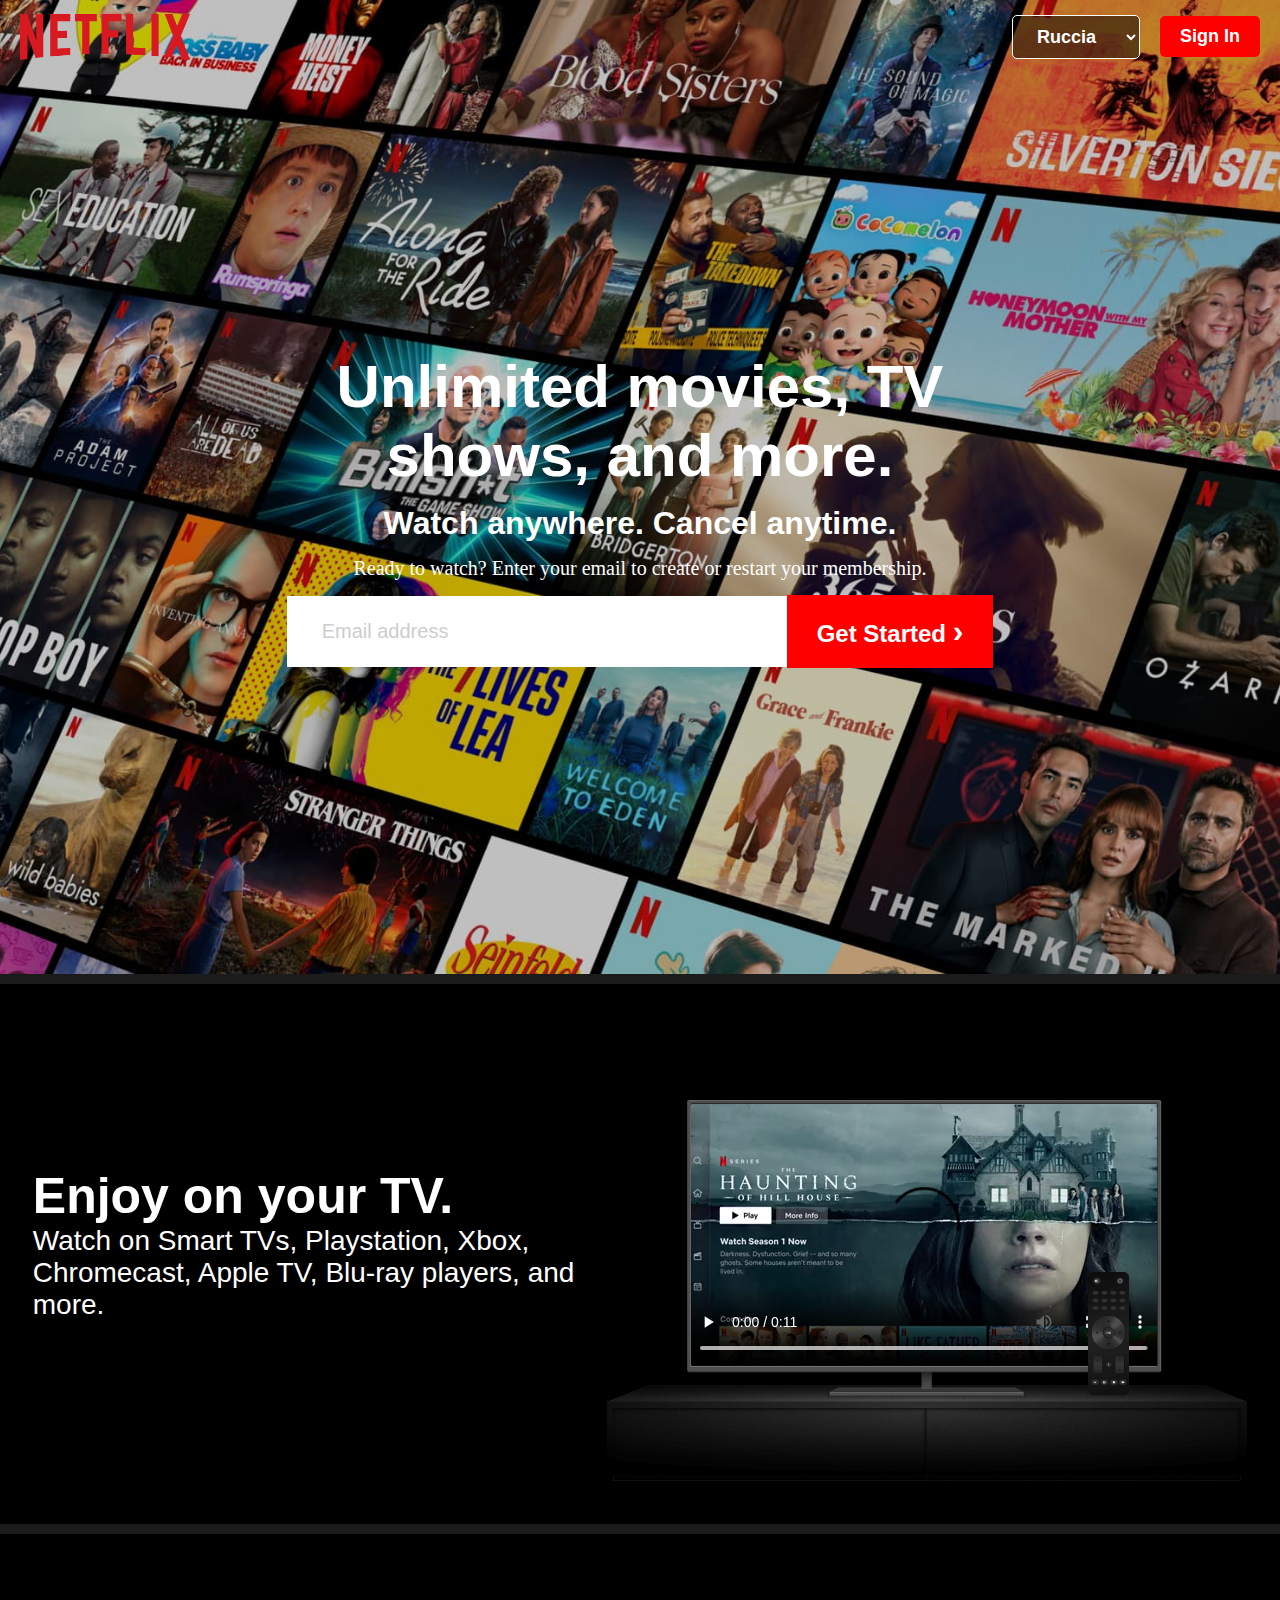
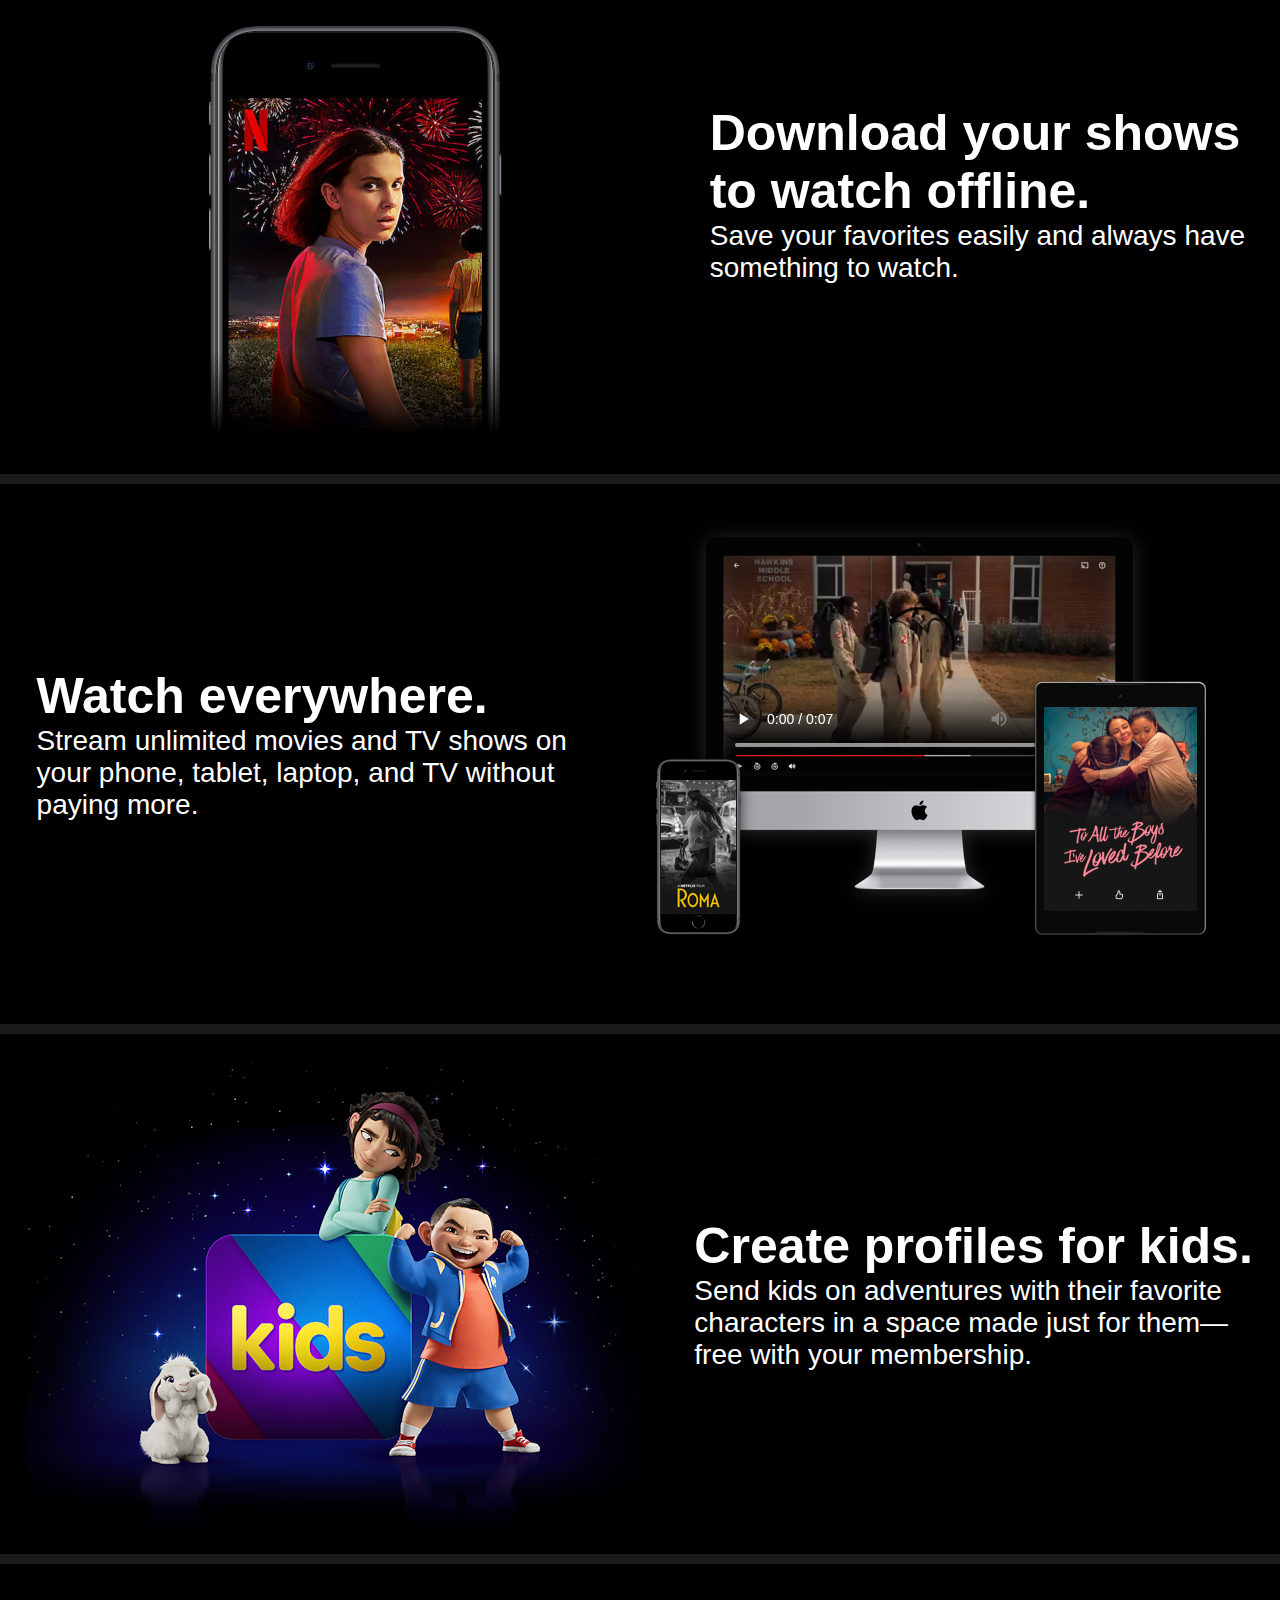
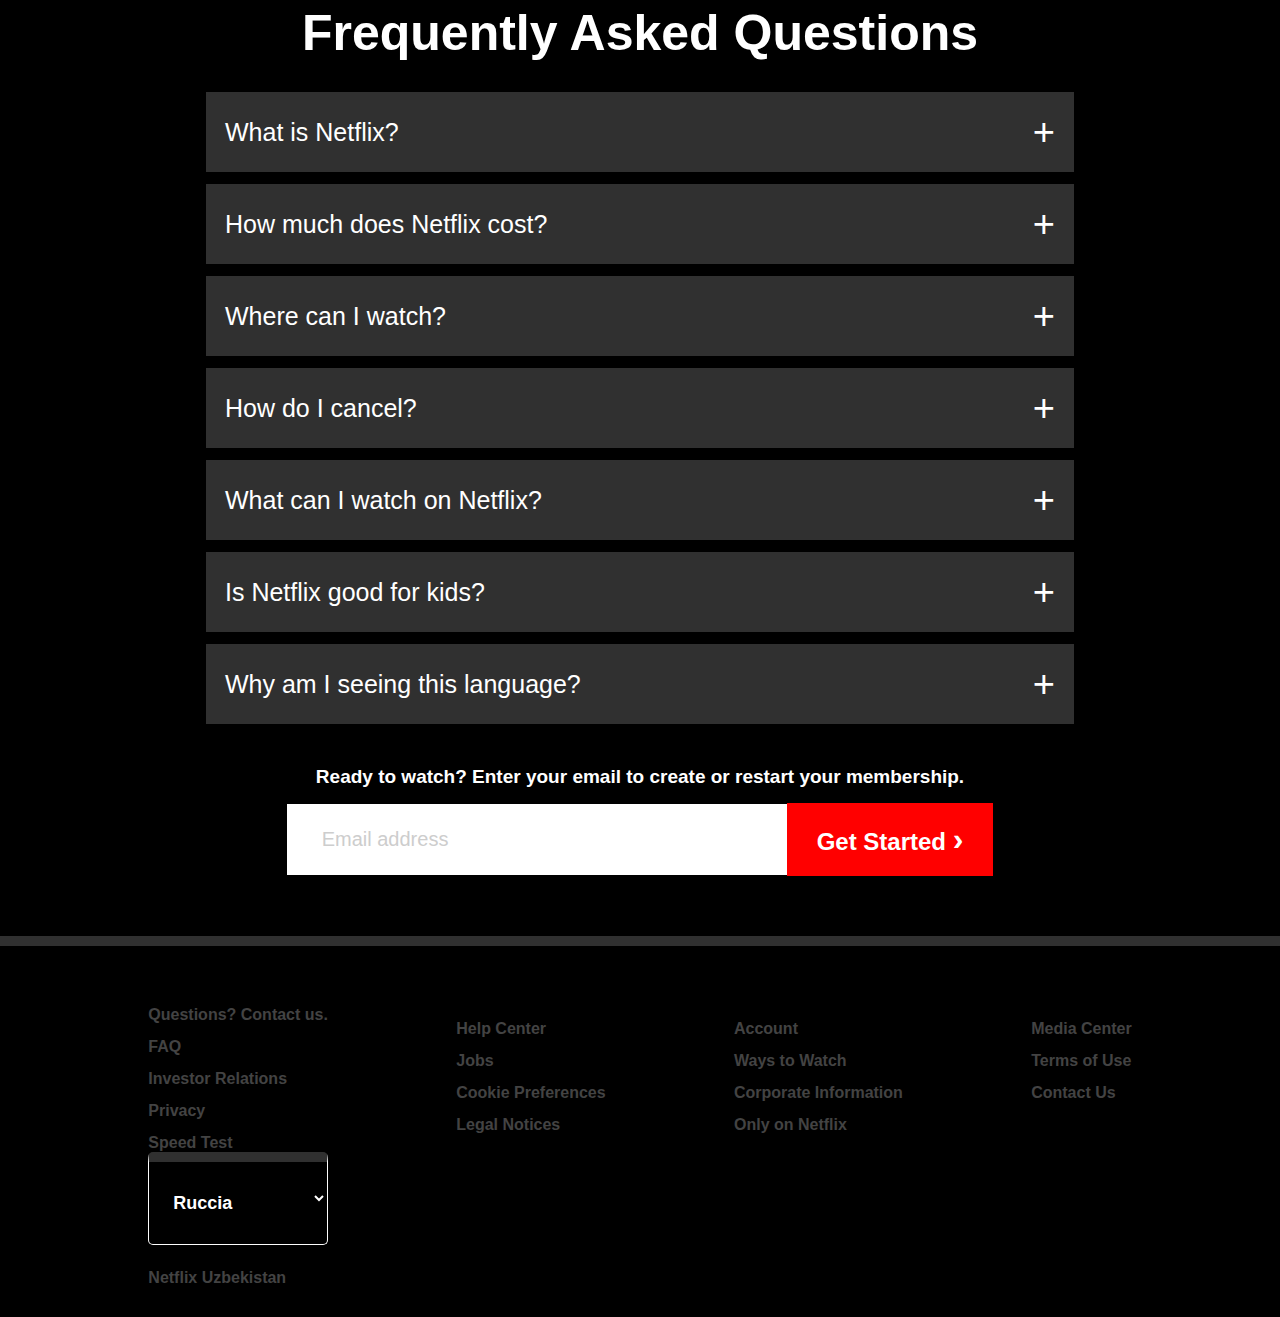
==== commit c0142120: "added trinding and toprated movies categories finished , responsive" ====
--- a/index.html
+++ b/index.html
@@ -4,29 +4,121 @@
     <meta charset="UTF-8" />
     <meta http-equiv="X-UA-Compatible" content="IE=edge" />
     <meta name="viewport" content="width=device-width, initial-scale=1.0" />
+    <link rel="icon" href="./images/nficon2016.png" />
+    <link rel="stylesheet" href="./css/main.css" />
     <link rel="stylesheet" href="./css/index.css" />
     <title>Netflix</title>
   </head>
   <body>
     <header class="headers">
-      <div class="container">
-        <nav class="navbars">
-          <a href="/#" class="navbars_link">
-            <img src="./images/logo.png" alt="netflix icons mages" />
-          </a>
-          <ul>
-            <li>
-              <select id="select" class="select">
-                <option value="ru" class="option">ruccia</option>
-                <option value="eng" class="option">english</option>
-                <option value="uz" class="option">uzbek</option>
-              </select>
-            </li>
-            <li><button class="logout">Logout</button></li>
-          </ul>
-        </nav>
+      <div class="headersTmdb">
+        <!-- <div
+          class="tmdbBanner"
+          style="
+            background-image: url(./images/banner.jpg);
+            background-position: center;
+            background-repeat: no-repeat;
+            background-size: cover;
+            width: 100%;
+            height: 100vh;
+            color: #fff;
+          "
+        > -->
+          <div class="container">
+            <nav class="navbar">
+              <a href="/#" class="navbar_link">
+                <img src="./images/logo.png" alt="netflix icons mages" />
+              </a>
+              <ul class="navbar_list">
+                <li class="navbar_item">
+                  <select id="select" class="select">
+                    <option value="ru" class="option">ruccia</option>
+                    <option value="eng" class="option">english</option>
+                    <option value="uz" class="option">uzbek</option>
+                  </select>
+                </li>
+                <li class="navbar_item" id="navbarMOdalItem">
+                  <div class="logoutBox">
+                    <button class="logout" type="submit">Logout</button>
+                  </div>
+                </li>
+              </ul>
+            </nav>
+
+            <!-- <h2 class="tmdb-title">The Marked Heart</h2>
+            <p class="tmdb-desc">
+              This new Colombian telenovela is about a man who has to watch his
+              wife die and have her heart extracted to give to another woman.
+              He’s out for revenge in the world of organ trafficking."
+            </p>
+            <div class="tmdb-btns">
+              <button class="tmdb-btn">Play</button>
+              <button class="tmdb-btn">Prev</button>
+            </div> -->
+          </div>
+        </div>
       </div>
     </header>
+
+    <main class="mains">
+      <section class="trindingSection">
+        <div class="container">
+          <h2 class="tmdbtitle">Trend movie</h2>
+          <div class="trindingMovie">
+          </div>
+        </div>
+      </section>
+      <section class="toprotedSection">
+        <div class="container">
+          <h2 class="tmdbtitle">TopRated</h2>
+          <div class="tmdbmovies">
+            <!-- <div class="moviesCard">
+              <img class="movieImgs" src='${`https://image.tmdb.org/t/p/original/${item.backdrop_path}`}' alt="${
+                item.title
+              }">
+              <h3 class="movieName">${item.title}</h3>
+              </div> -->
+          </div>
+        </div>
+      </section>
+    </main>
+
+    <footer class="footer">
+      <div class="container">
+        <ul class="footer_list">
+          <li class="footer_item">
+            <a class="footer_links" href="#">Questions? Contact us.</a>
+            <a class="footer_link" href="#"> FAQ </a>
+            <a class="footer_link" href="#"> Investor Relations </a>
+            <a class="footer_link" href="#"> Privacy </a>
+            <a class="footer_link" href="#"> Speed Test </a>
+            <select id="select" class="select footer">
+              <option value="ru" class="option">ruccia</option>
+              <option value="eng" class="option">english</option>
+              <option value="uz" class="option">uzbek</option>
+            </select>
+            <p class="footer-desc">Netflix Uzbekistan</p>
+          </li>
+          <li class="footer_item">
+            <a class="footer_link" href="#"> Help Center </a>
+            <a class="footer_link" href="#"> Jobs </a>
+            <a class="footer_link" href="#"> Cookie Preferences </a>
+            <a class="footer_link" href="#"> Legal Notices </a>
+          </li>
+          <li class="footer_item">
+            <a class="footer_link" href="#"> Account </a>
+            <a class="footer_link" href="#"> Ways to Watch </a>
+            <a class="footer_link" href="#"> Corporate Information </a>
+            <a class="footer_link" href="#"> Only on Netflix </a>
+          </li>
+          <li class="footer_item">
+            <a class="footer_link" href="#"> Media Center </a>
+            <a class="footer_link" href="#"> Terms of Use </a>
+            <a class="footer_link" href="#"> Contact Us </a>
+          </li>
+        </ul>
+      </div>
+    </footer>
   </body>
   <script src="./js/login.js"></script>
 </html>
--- a/css/main.css
+++ b/css/main.css
@@ -0,0 +1,643 @@
+* {
+    margin: 0;
+    padding: 0;
+    box-sizing: border-box;
+}
+
+body {
+    margin: 0;
+    padding: 0;
+    display: flex;
+    flex-direction: column;
+    min-height: 100vh;
+    background-color: #000000;
+    color: #fff;
+}
+
+img {
+    display: block;
+}
+
+.container {
+    max-width: 1400px;
+    padding: 0 20px;
+    margin: 0 auto;
+}
+
+.header {
+    margin: 0;
+    padding: 14px 0px;
+    background-color: rgba(0, 0, 0, 0.3);
+    background-image: url(../images/banner.jpg);
+    background-position: center;
+    background-repeat: no-repeat;
+    background-size: cover;
+    min-height: 100vh;
+}
+
+.navbar {
+    display: flex;
+    align-items: center;
+    justify-content: space-between;
+}
+
+.navbar_link {
+    text-decoration: none;
+}
+
+.navbar_link>img {
+    width: 170px;
+    height: 100%;
+}
+
+.navbar_list {
+    display: flex;
+    align-items: center;
+    justify-content: space-between;
+    list-style: none;
+    margin: 0;
+    padding: 0;
+}
+
+.navbar_item+.navbar_item {
+    margin-left: 20px;
+}
+
+.select {
+    background-color: rgba(0, 0, 0, 0.5);
+    border: 1px solid #fdfdfd;
+    padding: 10px 20px;
+    margin: 0;
+    border-radius: 5px;
+    color: #fff;
+    font-weight: bold;
+    font-size: 18px;
+    text-transform: capitalize;
+}
+
+.btn,
+.logout {
+    margin: 0;
+    padding: 10px 20px;
+    border: none;
+    outline: none;
+    border-radius: 5px;
+    background-color: red;
+    color: #fff;
+    font-weight: bold;
+    font-size: 18px;
+    cursor: pointer;
+}
+
+
+
+.header_elements {
+    margin: 0;
+    padding: 0;
+    min-height: 100vh;
+    display: flex;
+    align-items: center;
+    justify-content: center;
+    flex-direction: column;
+    text-align: center;
+}
+
+.header__title {
+    margin: 0;
+    padding: 0;
+    font-size: 60px;
+    font-family: sans-serif;
+}
+
+.header__titles {
+    margin: 0;
+    padding-top: 15px;
+    font-family: sans-serif;
+    font-size: 32px;
+}
+
+.header__desc {
+    margin: 0;
+    padding-top: 15px;
+    font-size: 20px;
+}
+
+.form {
+    margin: 0;
+    padding-top: 15px;
+    display: flex;
+    align-items: center;
+    justify-content: center;
+    flex-wrap: wrap;
+}
+
+.input {
+    margin: 0;
+    padding: 24px 35px;
+    width: 500px;
+    font-size: 20px;
+    color: #040404;
+    border: none;
+    outline: none;
+}
+
+.input::placeholder {
+    color: #cdcdcd;
+}
+
+.form-button {
+    padding: 18px 30px;
+    border-radius: 0px 0px;
+    text-transform: capitalize;
+    font-size: 24px;
+}
+
+.form-button>span {
+    font-size: 32px;
+}
+
+@media screen and (max-width: 597px) {
+    .navbar_link>img {
+        width: 140px;
+    }
+
+    .select {
+        padding: 10px 16px;
+    }
+
+    .header__title {
+        font-size: 40px;
+    }
+
+    .header__titles {
+        font-size: 28px;
+    }
+
+    .header__desc {
+        font-size: 18px;
+    }
+
+    .input {
+        width: 100%;
+    }
+
+    .form-button {
+        margin-top: 15px;
+        width: 50%;
+    }
+}
+
+@media screen and (max-width: 426px) {
+    .navbar_link>img {
+        width: 120px;
+    }
+
+    .select {
+        padding: 5px;
+    }
+
+    .btn {
+        padding: 8px;
+        font-size: 15px;
+        font-weight: normal;
+    }
+
+    .navbar_item+.navbar_item {
+        margin-left: 8px;
+    }
+
+    .header__title {
+        font-size: 30px;
+    }
+
+    .header__titles {
+        font-size: 20px;
+    }
+
+    .header__desc {
+        font-size: 18px;
+    }
+
+    .input {
+        padding: 15px 35px;
+        width: 100%;
+    }
+
+    .form-button {
+        padding: 18px 25px;
+    }
+}
+
+/* MAIN */
+.netflix_section {
+    margin: 0;
+    padding: 0;
+}
+
+.netflix_list {
+    list-style: none;
+    margin: 0;
+    padding: 0;
+    display: flex;
+    flex-direction: column;
+}
+
+.netflix_item {
+    border-top: 10px solid #1b1b1b;
+    display: flex;
+    align-items: center;
+    justify-content: space-evenly;
+    flex-wrap: wrap;
+    padding: 20px 0px;
+    margin-bottom: 20px;
+}
+
+.netflix_items {
+    border-bottom: 10px solid #1b1b1b;
+}
+
+.neftlix_item-box {
+    margin: 0;
+    padding: 0;
+}
+
+.netflix_item-box_title {
+    font-size: 50px;
+    font-family: sans-serif;
+}
+
+.netflix_item-box_desc {
+    font-size: 28px;
+    font-family: sans-serif;
+}
+
+.netflix_imagesBox {
+    position: relative;
+}
+
+.netflix_item-images {
+    z-index: 100;
+    position: sticky;
+}
+
+.netflix_item-video {
+    position: absolute;
+    top: 20%;
+    left: 12%;
+    background-repeat: no-repeat;
+}
+
+.netflix_item-videos {
+    position: absolute;
+    top: 8%;
+    left: 18%;
+    width: 400px;
+    background-repeat: no-repeat;
+}
+
+@media screen and (max-width:1182px) {
+    .netflix_item-box_title {
+        text-align: center;
+    }
+
+    .netflix_item-box_desc {
+        text-align: center;
+    }
+}
+
+@media screen and (max-width:762px) {
+    .netflix_item-box_title {
+        font-size: 40px;
+        padding-top: 13px;
+    }
+
+    .netflix_item-box_desc {
+        font-size: 20px;
+        padding-top: 13px;
+    }
+
+    .netflix_item-images {
+        width: 100%;
+    }
+}
+
+@media screen and (max-width:631px) {
+    .netflix_item-box_title {
+        font-size: 35px;
+    }
+
+    .netflix_item-box_desc {
+        font-size: 18px;
+    }
+
+    .netflix_item-video {
+        position: absolute;
+        top: 18%;
+        left: 10%;
+    }
+
+    .netflix_item-videos {
+        position: absolute;
+        top: 8%;
+        left: 18%;
+        width: 340px;
+    }
+}
+
+@media screen and (max-width:533px) {
+    .netflix_item-images {
+        width: 380px;
+    }
+
+    .netflix_item-imagess {
+        width: 400px !important;
+    }
+
+    .netflix_item-video {
+        position: absolute;
+        top: 12%;
+        width: 320px;
+    }
+
+    .netflix_item-videos {
+        position: absolute;
+        top: 8%;
+        left: 17%;
+        width: 260px;
+    }
+}
+
+@media screen and (max-width:533px) {
+    .netflix_item-images {
+        width: 370px;
+    }
+
+    .netflix_item-box_title {
+        font-size: 30px;
+    }
+
+    .netflix_item-box_desc {
+        font-size: 15px;
+    }
+
+}
+
+.netflix_section-acardion {
+    margin: 0;
+    padding-top: 20px;
+}
+
+.netflix_section-acardion .container {
+    display: flex;
+    align-items: center;
+    justify-content: center;
+    flex-direction: column;
+}
+
+.acardion-title {
+    font-size: 50px;
+    font-family: sans-serif;
+    margin: 0;
+    padding-bottom: 30px;
+    text-align: center;
+}
+
+.acardion {
+    margin-bottom: 12px;
+    padding: 20px 19px;
+    background-color: #303030;
+    color: #fff;
+    max-height: 80px;
+    overflow-y: hidden;
+    cursor: pointer;
+    width: 70%;
+    font-size: 25px;
+    line-height: 40px;
+    font-family: sans-serif;
+}
+
+.acardion::after {
+    content: '\002b';
+    float: right;
+    font-size: 38px;
+}
+
+.active::after {
+    content: '\00D7';
+}
+
+.acardion-open {
+    width: 70%;
+    overflow-y: hidden;
+    max-height: 0px;
+    margin: 0 auto;
+    background-color: #303030;
+    transition: 0.4s ease;
+}
+
+.acardion-open p {
+    padding: 15px;
+    color: #fff;
+    font-size: 23px;
+    font-family: sans-serif;
+    border-bottom: 1px solid #040404;
+}
+
+@media screen and (max-width:710px) {
+    .acardion-title {
+        font-size: 40px;
+    }
+
+    .acardion {
+        width: 100%;
+        font-size: 20px;
+        line-height: 30px;
+    }
+
+    .acardion-open {
+        width: 100%;
+    }
+}
+
+@media screen and (max-width:426px) {
+    .acardion {
+        font-size: 18px;
+    }
+
+    .acardion-title {
+        font-size: 35px;
+    }
+
+    .acardion-open p {
+        font-size: 16px;
+    }
+}
+
+/* ready  */
+
+.ready_section {
+    padding-top: 30px;
+    padding-bottom: 60px;
+    margin: 0;
+}
+
+.ready_title {
+    text-align: center;
+    margin: 0;
+    padding: 0;
+    font-size: 19px;
+    font-family: sans-serif;
+}
+
+
+/* footer */
+.footer {
+    margin-top: auto;
+    padding-top: 30px;
+    border-top: 10px solid #303030;
+    padding-bottom: 30px;
+}
+
+.footer .container {
+    padding-top: 30px;
+}
+
+.footer_links {
+    margin: 0;
+    padding: 0;
+    font-size: 16px;
+    text-decoration: none;
+    font-family: sans-serif;
+    color: #434343;
+    font-weight: bold;
+}
+
+.footer_links:hover {
+    text-decoration: dotted;
+}
+
+.footer_list {
+    display: flex;
+    justify-content: space-evenly;
+    flex-wrap: wrap;
+    list-style: none;
+    padding: 0;
+    margin: 0;
+}
+
+.footer_item {
+    display: flex;
+    justify-content: start;
+    flex-direction: column;
+}
+
+.footer_link {
+    text-decoration: none;
+    font-size: 16px;
+    color: #434343;
+    font-weight: bold;
+    font-family: sans-serif;
+    margin-top: 14px;
+}
+
+.footer-select {
+    margin-top: 34px;
+}
+
+.footer-desc {
+    margin-top: 24px;
+    color: #434343;
+    font-weight: bold;
+    font-family: sans-serif;
+}
+
+@media screen and (max-width:426px) {
+    .footer_item {
+        display: flex;
+        flex-direction: column;
+        align-items: center;
+    }
+
+    .footer_link {
+        font-size: 14px;
+        font-weight: 100;
+    }
+}
+
+/* MODAL */
+
+.modal {
+    display: none;
+    top: 10%;
+    right: 30%;
+    width: 600px;
+    height: 400px;
+    background-color: transparent;
+    border: 3px solid #434343;
+    backdrop-filter: blur(4px);
+    z-index: 800;
+    position: fixed;
+    border-radius: 10px;
+}
+
+.active {
+    display: block;
+}
+
+.inputBox {
+    padding: 14px;
+    margin-top: 30px;
+    margin-bottom: 10px;
+    text-align: center;
+}
+
+.formInput {
+    padding: 14px 20px;
+    border: none;
+    outline: none;
+    border-radius: 5px;
+    font-size: 15px;
+    color: #434343;
+}
+
+.login-btn {
+    text-align: center;
+    padding: 14px 17px;
+    width: 230px;
+    border: none;
+    outline: none;
+    cursor: pointer;
+    font-size: 15px;
+    color: #434343;
+    background-color: #fdfdfd;
+    border-radius: 5px;
+    font-weight: bold;
+}
+
+@media screen and (max-width:1025px) {
+    .modal {
+        right: 20%;
+    }
+}
+
+@media screen and (max-width:769px) {
+    .modal {
+        right: 10%;
+        top: 20%;
+    }
+}
+
+@media screen and (max-width:426px) {
+    .modal {
+        right: 6%;
+        width: 380px;
+        height: 400px;
+    }
+}
+
+@media screen and (max-width:376px) {
+    .modal {
+        right: 8%;
+        width: 340px;
+    }
+}--- a/css/index.css
+++ b/css/index.css
@@ -0,0 +1,176 @@
+.headers {
+    margin: 0;
+    padding: 0;
+
+}
+
+.tmdbBanner {
+    padding: 14px 0px;
+}
+
+.tmdb-title {
+    margin: 0;
+    padding-top: 10%;
+    font-size: 70px;
+    font-family: sans-serif;
+}
+
+.tmdb-desc {
+    margin: 0;
+    padding-top: 2%;
+    font-size: 30px;
+    font-family: sans-serif;
+}
+
+.tmdb-btns {
+    display: flex;
+    align-items: center;
+    justify-content: flex-start;
+    flex-wrap: wrap;
+    margin: 0;
+    padding-top: 2%;
+}
+
+.tmdb-btn {
+    margin: 0;
+    padding: 15px 25px;
+    border: none;
+    outline: none;
+    border-radius: 5px;
+    cursor: pointer;
+    background-color: red;
+    color: #fff;
+    font-size: 24px;
+    width: 200px;
+    height: 70px;
+}
+
+.tmdb-btn:nth-child(2) {
+    background-color: #000;
+    margin-left: 20px;
+}
+
+.trindingSection,
+.toprotedSection {
+    margin: 0;
+    padding-top: 30px;
+    padding-bottom: 30px;
+}
+
+.title,
+.tmdbtitle {
+    font-size: 34px;
+    font-family: sans-serif;
+    margin: 0;
+    padding: 20px 0;
+}
+
+.movieName {
+    font-size: 12px;
+    margin: 0;
+    padding-top: 7px;
+    font-family: sans-serif;
+    font-weight: bold;
+    text-align: center;
+}
+
+/* TRINDING MOVIES STYLE */
+
+.trindingMovie {
+    display: flex;
+    align-items: center;
+    justify-content: space-between;
+    overflow-x: scroll;
+}
+
+.movieCard {
+    width: 300px;
+    height: 320px;
+    display: flex;
+    flex-direction: column;
+    cursor: pointer;
+    margin-left: 25px;
+    border-radius: 10px;
+}
+
+.movieImg {
+    max-width: 300px;
+    max-height: 280px;
+    min-width: 300px;
+    min-height: 280px;
+    border-radius: 10px;
+}
+
+/* TRINDING MOVIES STYLE */
+
+/* TopRated MOVIES STYLE */
+
+
+.tmdbmovies {
+    display: flex;
+    align-items: center;
+    justify-content: space-between;
+    overflow-x: scroll;
+}
+
+.moviesCard {
+    width: 300px;
+    height: 320px;
+    display: flex;
+    flex-direction: column;
+    cursor: pointer;
+    margin-left: 25px;
+    border-radius: 10px;
+}
+
+.movieImgs {
+    max-width: 300px;
+    max-height: 240px;
+    min-width: 300px;
+    min-height: 240px;
+    border-radius: 10px;
+}
+
+/* TopRated MOVIES STYLE */
+
+/* SCROOL STYLE SECTIONS */
+
+/* TRINDING SCROOL STYLE */
+/* width */
+.trindingMovie::-webkit-scrollbar {
+    width: 0px;
+    height: 4px;
+}
+
+/* Track */
+.trindingMovie::-webkit-scrollbar-track {
+    background: rgb(37, 37, 37);
+}
+
+/* Handle */
+.trindingMovie::-webkit-scrollbar-thumb {
+    background: #888;
+}
+
+/* Handle on hover */
+.trindingMovie::-webkit-scrollbar-thumb:hover {
+    background: #555;
+}
+
+/* TOPRATED SCROL STYLE */
+.tmdbmovies::-webkit-scrollbar {
+    width: 0px;
+    height: 4px;
+}
+
+.tmdbmovies::-webkit-scrollbar-track {
+    background: rgb(37, 37, 37);
+}
+
+.tmdbmovies::-webkit-scrollbar-thumb {
+    background: #888;
+}
+
+.tmdbmovies::-webkit-scrollbar-thumb:hover {
+    background: #555;
+}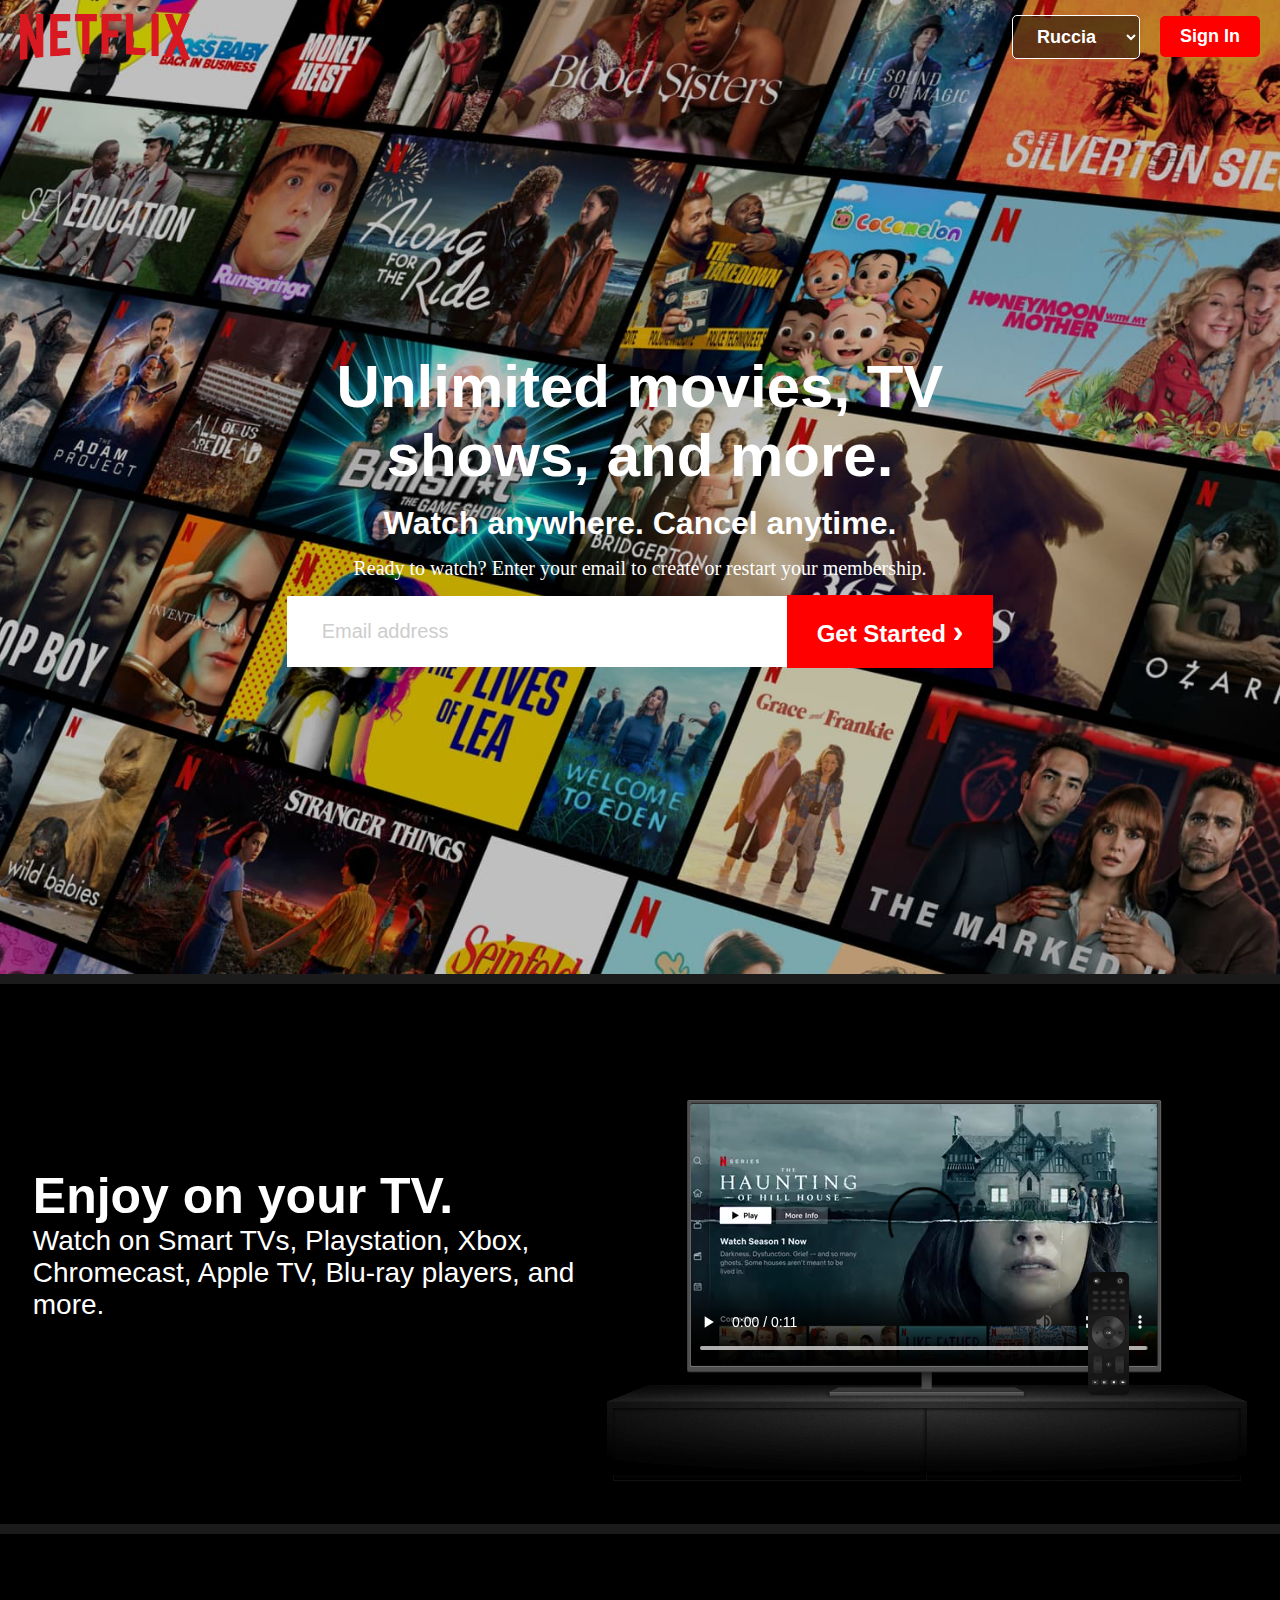
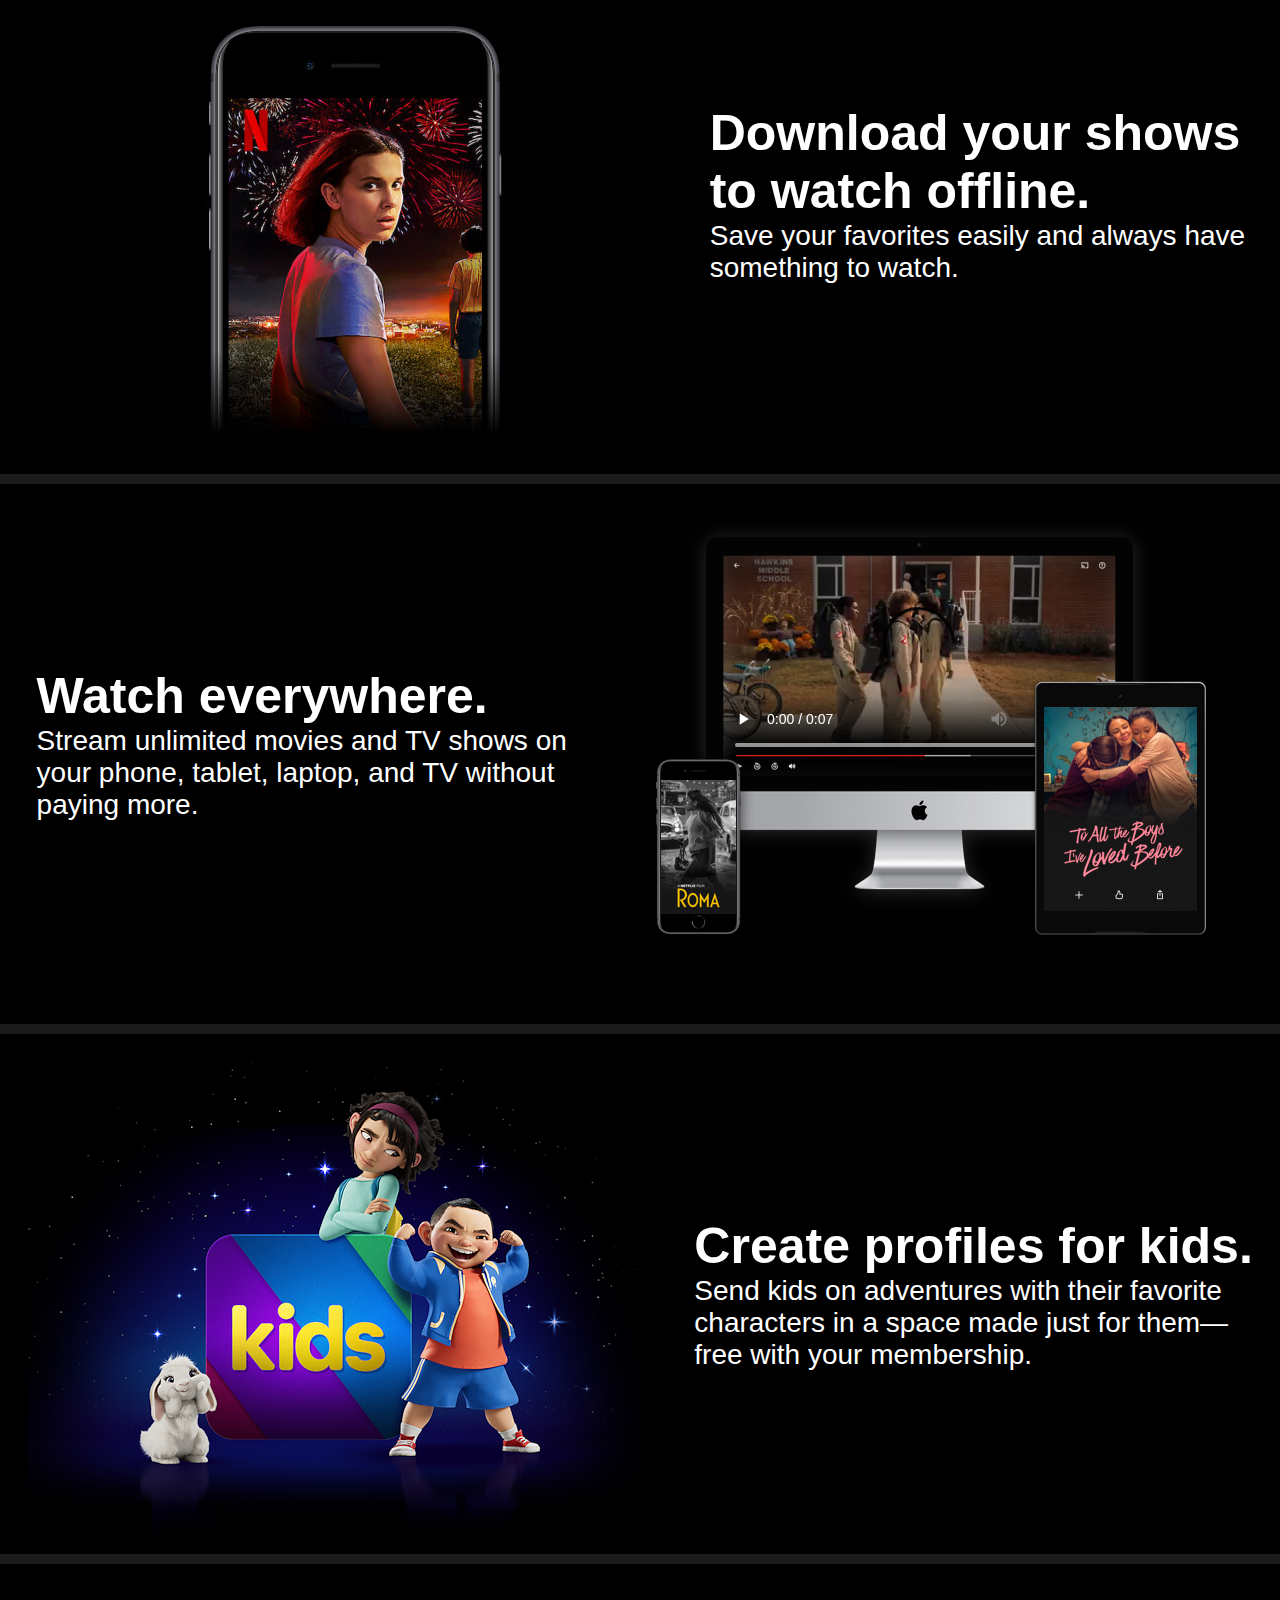
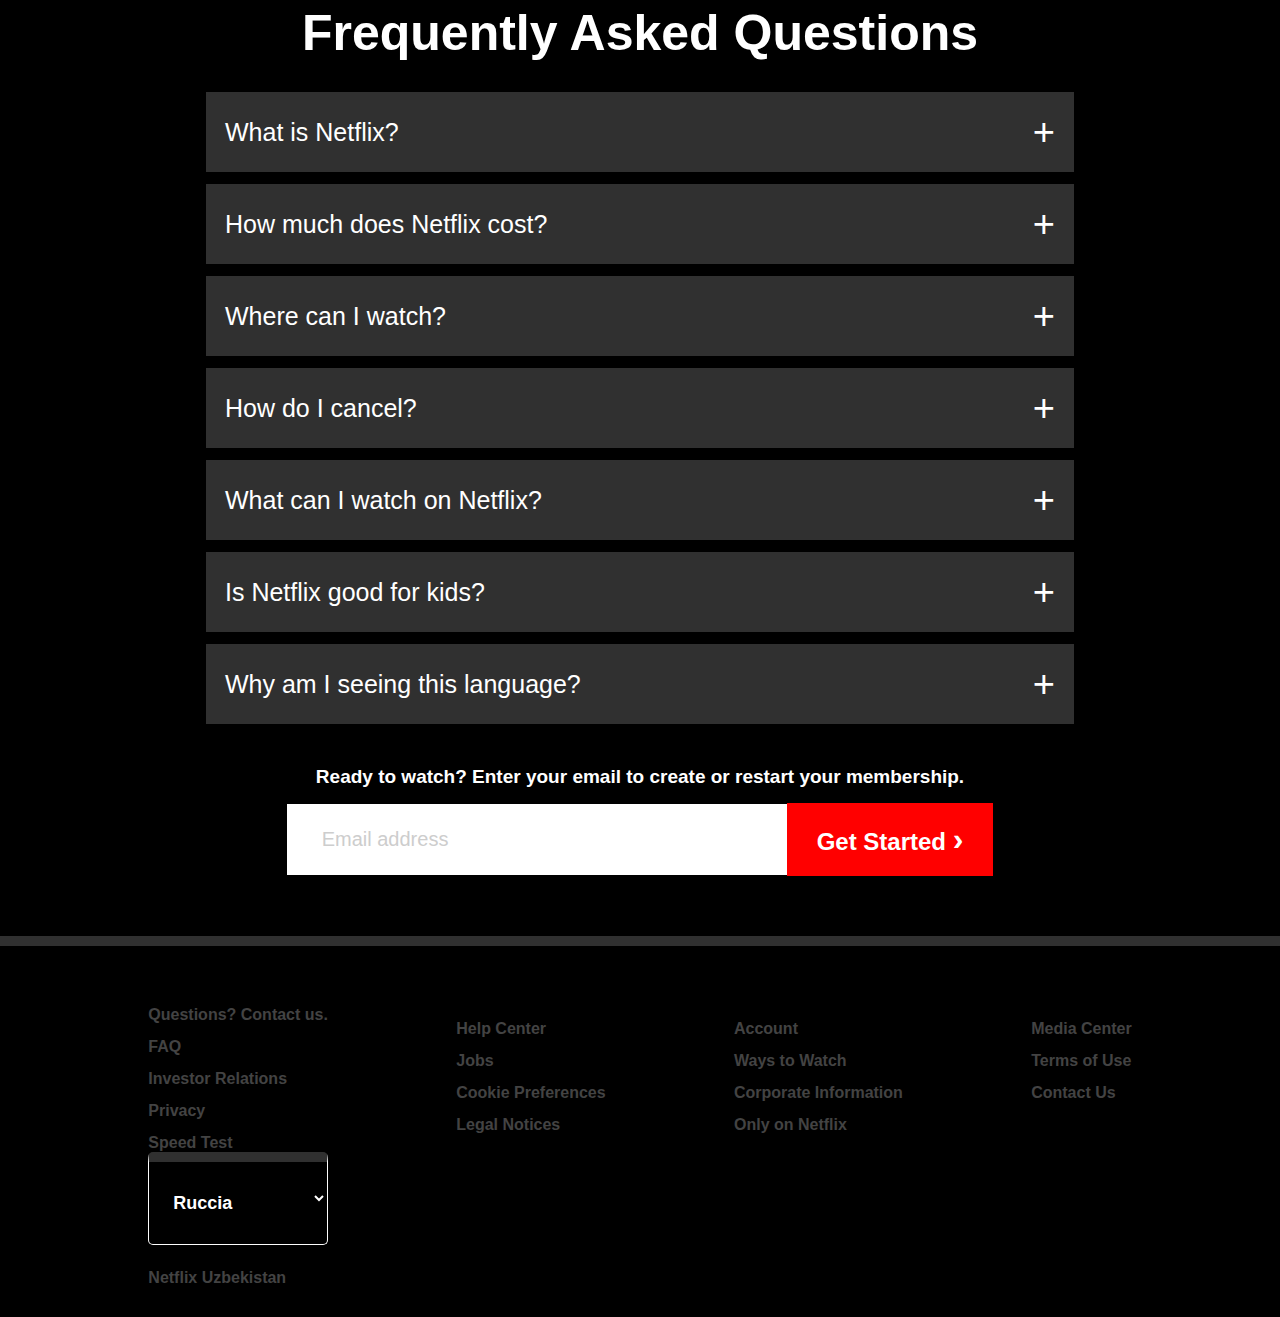
==== commit 2b9f6998: "added action , comedy , horror , romance and documentary category movies finished , responsive" ====
--- a/index.html
+++ b/index.html
@@ -81,6 +81,71 @@
           </div>
         </div>
       </section>
+      <section class="actionMoviesSection">
+        <div class="container">
+          <h2 class="tmdbtitle">ActionMovies</h2>
+          <div class="tmdbmoviesAction">
+            <!-- <div class="moviesCardAction">
+              <img class="movieImgsAction" src='${`https://image.tmdb.org/t/p/original/${item.backdrop_path}`}' alt="${
+                item.title
+              }">
+              <h3 class="movieName">${item.title}</h3>
+              </div> -->
+          </div>
+        </div>
+      </section>
+      <section class="ComedyMoviesSection">
+        <div class="container">
+          <h2 class="tmdbtitle">ComedyMovies</h2>
+          <div class="tmdbComedyMovies">
+            <!-- <div class="ComedyMoviesCard">
+              <img class="ComedyMoviesImg" src='${`https://image.tmdb.org/t/p/original/${item.backdrop_path}`}' alt="${
+                item.title
+              }">
+              <h3 class="movieName">${item.title}</h3>
+              </div> -->
+          </div>
+        </div>
+      </section>
+      <section class="fetchHorrorMoviesSection">
+        <div class="container">
+          <h2 class="tmdbtitle">Horror Movies</h2>
+          <div class="fetchHorrorMovies">
+            <!-- <div class="fetchHorrorMoviesCard">
+              <img class="fetchHorrorMoviesImg" src='${`https://image.tmdb.org/t/p/original/${item.backdrop_path}`}' alt="${
+                item.title
+              }">
+              <h3 class="movieName">${item.title}</h3>
+              </div> -->
+          </div>
+        </div>
+      </section>
+      <section class="fetchRomanceMoviesSection">
+        <div class="container">
+          <h2 class="tmdbtitle">Romance Movies</h2>
+          <div class="fetchRomanceMovies">
+            <!-- <div class="fetchRomanceMoviesCard">
+              <img class="fetchRomanceMoviesImg" src='${`https://image.tmdb.org/t/p/original/${item.backdrop_path}`}' alt="${
+                item.title
+              }">
+              <h3 class="movieName">${item.title}</h3>
+              </div> -->
+          </div>
+        </div>
+      </section>
+      <section class="DocumentariesMoviesSection">
+        <div class="container">
+          <h2 class="tmdbtitle">Documentaries Movies</h2>
+          <div class="DocumentariesMovies">
+            <!-- <div class="DocumentariesMoviesCard">
+              <img class="DocumentariesMoviesImg" src='${`https://image.tmdb.org/t/p/original/${item.backdrop_path}`}' alt="${
+                item.title
+              }">
+              <h3 class="movieName">${item.title}</h3>
+              </div> -->
+          </div>
+        </div>
+      </section>
     </main>
 
     <footer class="footer">
--- a/css/index.css
+++ b/css/index.css
@@ -1,6 +1,6 @@
 .headers {
     margin: 0;
-    padding: 0;
+    padding: 14px 0px;
 
 }
 
@@ -51,7 +51,12 @@
 }
 
 .trindingSection,
-.toprotedSection {
+.toprotedSection,
+.actionMoviesSection,
+.ComedyMoviesSection,
+.fetchHorrorMoviesSection,
+.fetchRomanceMoviesSection,
+.DocumentariesMoviesSection {
     margin: 0;
     padding-top: 30px;
     padding-bottom: 30px;
@@ -74,8 +79,37 @@
     text-align: center;
 }
 
-/* TRINDING MOVIES STYLE */
-
+.movieImg {
+    max-width: 300px;
+    max-height: 280px;
+    min-width: 300px;
+    min-height: 280px;
+    border-radius: 10px;
+}
+
+.movieImgs {
+    max-width: 300px;
+    max-height: 240px;
+    min-width: 300px;
+    min-height: 240px;
+    border-radius: 10px;
+}
+
+.movieImgsAction {
+    max-width: 300px;
+    max-height: 220px;
+    min-width: 300px;
+    min-height: 220px;
+    border-radius: 10px;
+}
+
+/* ACTION MOVIES STYLE */
+.fetchHorrorMovies,
+.fetchRomanceMovies,
+.DocumentariesMovies,
+.tmdbComedyMovies,
+.tmdbmoviesAction,
+.tmdbmovies,
 .trindingMovie {
     display: flex;
     align-items: center;
@@ -83,6 +117,13 @@
     overflow-x: scroll;
 }
 
+
+.fetchHorrorMoviesCard,
+.fetchRomanceMoviesCard,
+.DocumentariesMoviesCard,
+.ComedyMoviesCard,
+.moviesCardAction,
+.moviesCard,
 .movieCard {
     width: 300px;
     height: 320px;
@@ -93,48 +134,18 @@
     border-radius: 10px;
 }
 
-.movieImg {
-    max-width: 300px;
-    max-height: 280px;
-    min-width: 300px;
-    min-height: 280px;
-    border-radius: 10px;
-}
-
-/* TRINDING MOVIES STYLE */
-
-/* TopRated MOVIES STYLE */
-
-
-.tmdbmovies {
-    display: flex;
-    align-items: center;
-    justify-content: space-between;
-    overflow-x: scroll;
-}
-
-.moviesCard {
-    width: 300px;
-    height: 320px;
-    display: flex;
-    flex-direction: column;
-    cursor: pointer;
-    margin-left: 25px;
-    border-radius: 10px;
-}
-
-.movieImgs {
-    max-width: 300px;
-    max-height: 240px;
-    min-width: 300px;
-    min-height: 240px;
-    border-radius: 10px;
-}
-
-/* TopRated MOVIES STYLE */
+.fetchHorrorMoviesImg,
+.fetchRomanceMoviesImg,
+.DocumentariesMoviesImg,
+.ComedyMoviesImg {
+    max-width: 300px;
+    max-height: 180px;
+    min-width: 300px;
+    min-height: 200px;
+    border-radius: 10px;
+}
 
 /* SCROOL STYLE SECTIONS */
-
 /* TRINDING SCROOL STYLE */
 /* width */
 .trindingMovie::-webkit-scrollbar {
@@ -152,12 +163,7 @@
     background: #888;
 }
 
-/* Handle on hover */
-.trindingMovie::-webkit-scrollbar-thumb:hover {
-    background: #555;
-}
-
-/* TOPRATED SCROL STYLE */
+/* TOPRATED SCROoL STYLE */
 .tmdbmovies::-webkit-scrollbar {
     width: 0px;
     height: 4px;
@@ -171,6 +177,74 @@
     background: #888;
 }
 
-.tmdbmovies::-webkit-scrollbar-thumb:hover {
-    background: #555;
+/* ACTION MOVIES scrool style */
+
+.tmdbmoviesAction::-webkit-scrollbar {
+    width: 0px;
+    height: 4px;
+}
+
+.tmdbmoviesAction::-webkit-scrollbar-track {
+    background: rgb(37, 37, 37);
+}
+
+.tmdbmoviesAction::-webkit-scrollbar-thumb {
+    background: #888;
+}
+
+/* COMEDY SCROOL STYLE */
+.tmdbComedyMovies::-webkit-scrollbar {
+    width: 0px;
+    height: 4px;
+}
+
+.tmdbComedyMovies::-webkit-scrollbar-track {
+    background: rgb(37, 37, 37);
+}
+
+.tmdbComedyMovies::-webkit-scrollbar-thumb {
+    background: #888;
+}
+
+/* HORROR SCROOL STYLE */
+.fetchHorrorMovies::-webkit-scrollbar {
+    width: 0px;
+    height: 4px;
+}
+
+.fetchHorrorMovies::-webkit-scrollbar-track {
+    background: rgb(37, 37, 37);
+}
+
+.fetchHorrorMovies::-webkit-scrollbar-thumb {
+    background: #888;
+}
+
+/* ROMANCE SCROOL STYLE */
+.fetchRomanceMovies::-webkit-scrollbar {
+    width: 0px;
+    height: 4px;
+}
+
+.fetchRomanceMovies::-webkit-scrollbar-track {
+    background: rgb(37, 37, 37);
+}
+
+.fetchRomanceMovies::-webkit-scrollbar-thumb {
+    background: #888;
+}
+
+/* DOCUMENTARYMOVIES SCROOL */
+
+.DocumentariesMovies::-webkit-scrollbar {
+    width: 0px;
+    height: 4px;
+}
+
+.DocumentariesMovies::-webkit-scrollbar-track {
+    background: rgb(37, 37, 37);
+}
+
+.DocumentariesMovies::-webkit-scrollbar-thumb {
+    background: #888;
 }